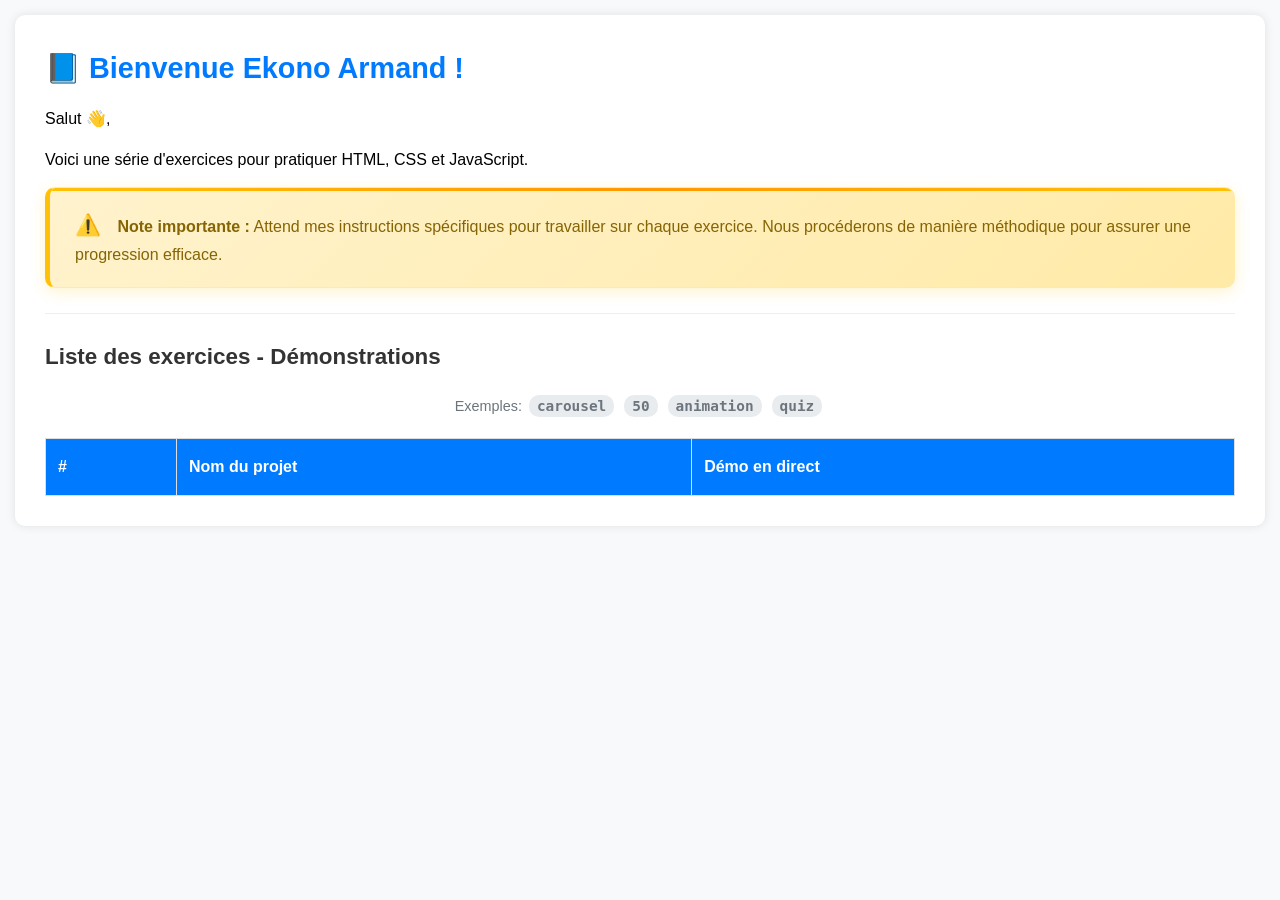
==== index.html @ f01c8840 "Update index.html remove search" ====
<!DOCTYPE html>
<html lang="fr">
<head>
  <meta charset="UTF-8">
  <meta name="viewport" content="width=device-width, initial-scale=1.0">
  <title>Bienvenue Ekono Armand !</title>
  <style>
    * {
      box-sizing: border-box;
      margin: 0;
      padding: 0;
    }
    
    body {
      font-family: Arial, sans-serif;
      background: #f8f9fa;
      padding: 15px;
      line-height: 1.6;
    }
    
    .container {
      width: 100%;
      max-width: none;
      margin: auto;
      background: white;
      padding: 30px;
      border-radius: 10px;
      box-shadow: 0 0 10px rgba(0,0,0,0.1);
    }
    
    .warning {
      background: linear-gradient(135deg, #fff3cd 0%, #ffeaa7 100%);
      border: 1px solid #ffeaa7;
      border-left: 5px solid #ffc107;
      color: #856404;
      padding: 20px 25px;
      margin-bottom: 25px;
      border-radius: 10px;
      font-size: 1rem;
      box-shadow: 0 4px 15px rgba(255, 193, 7, 0.2);
      position: relative;
      overflow: hidden;
    }
    
    .warning::before {
      content: '';
      position: absolute;
      top: 0;
      left: 0;
      right: 0;
      height: 3px;
      background: linear-gradient(90deg, #ffc107, #ff9800, #ffc107);
      animation: shimmer 2s ease-in-out infinite;
    }
    
    @keyframes shimmer {
      0%, 100% { transform: translateX(-100%); }
      50% { transform: translateX(100%); }
    }
    
    .warning-icon {
      display: inline-block;
      margin-right: 12px;
      font-weight: bold;
      font-size: 1.3rem;
      animation: pulse 2s ease-in-out infinite;
    }
    
    @keyframes pulse {
      0%, 100% { transform: scale(1); }
      50% { transform: scale(1.1); }
    }
    
    .warning-text {
      font-weight: 500;
      line-height: 1.5;
    }
    
    h1 { 
      color: #007bff; 
      margin-bottom: 15px;
      font-size: 1.8rem;
    }
    
    p {
      margin-bottom: 15px;
    }
    
    hr {
      margin: 25px 0;
      border: 0;
      border-top: 1px solid #eee;
    }
    
    h2 {
      margin-bottom: 20px;
      font-size: 1.4rem;
      color: #333;
    }
    
    /* Styles de la barre de recherche améliorée */
    .search-container {
      margin: 25px 0;
      position: relative;
      max-width: 500px;
      margin-left: auto;
      margin-right: auto;
    }
    
    .search-input {
      width: 100%;
      padding: 15px 50px 15px 20px;
      border: 2px solid #007bff;
      border-radius: 25px;
      font-size: 16px;
      outline: none;
      transition: all 0.3s ease;
      background: white;
    }
    
    .search-input:focus {
      box-shadow: 0 0 20px rgba(0, 123, 255, 0.3);
      border-color: #0056b3;
      transform: scale(1.02);
    }
    
    .search-input::placeholder {
      color: #6c757d;
    }
    
    .search-icon {
      position: absolute;
      right: 18px;
      top: 50%;
      transform: translateY(-50%);
      color: #007bff;
      font-size: 18px;
      pointer-events: none;
    }
    
    .search-tips {
      text-align: center;
      margin-top: 10px;
      color: #6c757d;
      font-size: 0.9rem;
    }
    
    .search-tips .tip {
      background: #e9ecef;
      padding: 3px 8px;
      border-radius: 10px;
      margin: 0 3px;
      font-family: monospace;
      font-weight: bold;
    }
    
    .results-info {
      margin: 15px 0;
      color: #007bff;
      font-weight: bold;
      text-align: center;
      font-size: 1rem;
    }
    
    table {
      width: 100%;
      border-collapse: collapse;
      margin-top: 20px;
    }
    
    th, td {
      border: 1px solid #ddd;
      padding: 15px 12px;
      text-align: left;
    }
    
    th {
      background: #007bff;
      color: white;
      font-weight: 600;
    }
    
    /* Animation pour les lignes filtrées */
    .project-row {
      transition: all 0.3s ease;
    }
    
    .project-row.hidden {
      display: none;
    }
    
    .project-row:hover {
      background-color: #f8f9fa;
    }
    
    .project-number {
      font-weight: bold;
      color: #007bff;
      font-size: 1.1rem;
    }
    
    .project-name {
      font-weight: 500;
    }
    
    a {
      color: #007bff;
      text-decoration: none;
      font-weight: bold;
      padding: 8px 16px;
      border: 1px solid #007bff;
      border-radius: 5px;
      transition: all 0.3s ease;
      display: inline-block;
    }
    
    a:hover {
      background: #007bff;
      color: white;
      transform: translateY(-1px);
    }
    
    .no-results {
      text-align: center;
      padding: 40px;
      color: #6c757d;
      font-style: italic;
      display: none;
    }
    
    .no-results h3 {
      margin-bottom: 10px;
      color: #333;
    }
    
    /* Responsive styles */
    @media screen and (max-width: 768px) {
      body {
        padding: 10px;
        font-size: 14px;
      }
      
      .container {
        padding: 20px;
      }
      
      h1 {
        font-size: 1.5rem;
      }
      
      h2 {
        font-size: 1.2rem;
      }
      
      .search-input {
        padding: 12px 45px 12px 15px;
        font-size: 14px;
      }
      
      .search-container {
        max-width: none;
      }
      
      table {
        display: block;
        overflow-x: auto;
        -webkit-overflow-scrolling: touch;
      }
      
      th, td {
        padding: 10px 8px;
      }
      
      .warning {
        padding: 15px 20px;
        font-size: 0.95rem;
      }
    }
    
    @media screen and (max-width: 480px) {
      th, td {
        padding: 8px 6px;
        font-size: 0.9rem;
      }
      
      .container {
        padding: 15px;
      }
      
      .search-input {
        padding: 10px 40px 10px 12px;
      }
    }
  </style>
</head>
<body>
  <div class="container">
    
    <h1>📘 Bienvenue Ekono Armand !</h1>
    <p>Salut 👋,</p>
    <p>Voici une série d'exercices pour pratiquer HTML, CSS et JavaScript.</p>
	<div class="warning">
      <span class="warning-icon">⚠️</span> 
      <span class="warning-text">
        <strong>Note importante :</strong> Attend mes instructions spécifiques pour travailler sur chaque exercice. Nous procéderons de manière méthodique pour assurer une progression efficace.
      </span>
    </div>
    
    <hr>
    
    <h2>Liste des exercices - Démonstrations</h2>
    
    <!-- Barre de recherche 
    <div class="search-container">
      <input 
        type="text" 
        id="searchInput" 
        class="search-input" 
        placeholder="Rechercher par nom ou numéro d'exercice..."
      >
      <span class="search-icon">🔍</span>
    </div>
	  -->
    
    <div class="search-tips">
      Exemples: <span class="tip">carousel</span> <span class="tip">50</span> <span class="tip">animation</span> <span class="tip">quiz</span>
    </div>
    
    <div class="results-info" id="resultsInfo"></div>
    
    <table>
      <thead>
        <tr>
          <th>#</th>
          <th>Nom du projet</th>
          <th>Démo en direct</th>
        </tr>
      </thead>
      <tbody id="projectsTable"></tbody>
    </table>
    
    <div class="no-results" id="noResults">
      <h3>🔍 Aucun exercice trouvé</h3>
      <p>Essayez avec d'autres mots-clés ou un autre numéro !</p>
    </div>
  </div>

  <script>
    const projects = [
      { fr: "Cartes Élargissantes", en: "Expanding Cards" },
      { fr: "Étapes de Progression", en: "Progress Steps" },
      { fr: "Navigation Rotative", en: "Rotating Nav Animation" },
      { fr: "Champ de Recherche Caché", en: "Hidden Search Widget" },
      { fr: "Chargement Flou", en: "Blurry Loading" },
      { fr: "Animation au Défilement", en: "Scroll Animation" },
      { fr: "Page Partagée", en: "Split Landing Page" },
      { fr: "Effet de Vague sur Formulaire", en: "Form Wave" },
      { fr: "Tableau Sonore", en: "Sound Board" },
      { fr: "Blagues de Papa", en: "Dad Jokes" },
      { fr: "Codes des Touches", en: "Event Keycodes" },
      { fr: "FAQ Déroulante", en: "Faq Collapse" },
      { fr: "Sélecteur Aléatoire", en: "Random Choice Picker" },
      { fr: "Navigation Animée", en: "Animated Navigation" },
      { fr: "Compteur Incrémental", en: "Incrementing Counter" },
      { fr: "Suivi Hydratation", en: "Drink Water" },
      { fr: "Application de Films", en: "Movie App" },
      { fr: "Slider Arrière-plan", en: "Background Slider" },
      { fr: "Horloge Thème", en: "Theme Clock" },
      { fr: "Effet d'Onde sur Bouton", en: "Button Ripple Effect" },
      { fr: "Glisser-Déposer", en: "Drag N Drop" },
      { fr: "Application de Dessin", en: "Drawing App" },
      { fr: "Chargeur Cinétique", en: "Kinetic Loader" },
      { fr: "Placeholder de Contenu", en: "Content Placeholder" },
      { fr: "Barre de Navigation Fixe", en: "Sticky Navbar" },
      { fr: "Double Slider Vertical", en: "Double Vertical Slider" },
      { fr: "Notification Toast", en: "Toast Notification" },
      { fr: "Profils Github", en: "Github Profiles" },
      { fr: "Double Clic Cœur", en: "Double Click Heart" },
      { fr: "Texte Automatique", en: "Auto Text Effect" },
      { fr: "Générateur de Mot de Passe", en: "Password Generator" },
      { fr: "Bon, Pas Cher, Rapide", en: "Good Cheap Fast" },
      { fr: "Application de Notes", en: "Notes App" },
      { fr: "Compte à Rebours Animé", en: "Animated Countdown" },
      { fr: "Carrousel d'Images", en: "Image Carousel" },
      { fr: "Planche Interactive", en: "Hoverboard" },
      { fr: "Pokedex", en: "Pokedex" },
      { fr: "Navigation Onglets Mobile", en: "Mobile Tab Navigation" },
      { fr: "Fond Force Mot de Passe", en: "Password Strength Background" },
      { fr: "Boîtes 3D", en: "3d Background Boxes" },
      { fr: "Vérification de Compte", en: "Verify Account Ui" },
      { fr: "Filtrage Utilisateurs en Direct", en: "Live User Filter" },
      { fr: "Interface Avis Utilisateur", en: "Feedback Ui Design" },
      { fr: "Curseur Personnalisé", en: "Custom Range Slider" },
      { fr: "Menu Mobile Netflix", en: "Netflix Mobile Navigation" },
      { fr: "Application Quiz", en: "Quiz App" },
      { fr: "Boîte Témoignage Animée", en: "Testimonial Box Switcher" },
      { fr: "Flux d'Images Aléatoires", en: "Random Image Feed" },
      { fr: "Liste de Tâches", en: "Todo List" },
      { fr: "Jeu Attrape-Insectes", en: "Insect Catch Game" },
      { fr: "Minuteur Simple", en: "Simple Timer" }
    ];

    const table = document.getElementById("projectsTable");
    const searchInput = document.getElementById("searchInput");
    const resultsInfo = document.getElementById("resultsInfo");
    const noResults = document.getElementById("noResults");

    // Générer le tableau initial
    function generateTable() {
      table.innerHTML = '';
      projects.forEach((proj, index) => {
        const projectNumber = index + 1;
        const folderName = proj.en.toLowerCase().replace(/\s+/g, '-');
        const tr = document.createElement("tr");
        tr.className = 'project-row';
        tr.setAttribute('data-number', projectNumber);
        tr.setAttribute('data-name', proj.fr.toLowerCase());
        
        tr.innerHTML = `
          <td class="project-number">${String(projectNumber).padStart(2, '0')}</td>
          <td class="project-name">${proj.fr}</td>
          <td><a href="./${folderName}/index.html" target="_blank">la démo</a></td>
        `;
        table.appendChild(tr);
      });
      updateResultsInfo(projects.length);
    }

    // Fonction de recherche avancée (nom ET numéro)
    function filterProjects() {
      const searchTerm = searchInput.value.toLowerCase().trim();
      const rows = table.getElementsByClassName('project-row');
      let visibleCount = 0;

      Array.from(rows).forEach(row => {
        const projectNumber = row.getAttribute('data-number');
        const projectName = row.getAttribute('data-name');
        
        // Recherche par numéro exact ou par nom (contient)
        const matchesNumber = projectNumber === searchTerm;
        const matchesName = projectName.includes(searchTerm);
        
        if (matchesNumber || matchesName || searchTerm === '') {
          row.classList.remove('hidden');
          visibleCount++;
        } else {
          row.classList.add('hidden');
        }
      });

      // Afficher/masquer le message "aucun résultat"
      if (visibleCount === 0 && searchTerm !== '') {
        noResults.style.display = 'block';
        table.style.display = 'none';
        resultsInfo.style.display = 'none';
      } else {
        noResults.style.display = 'none';
        table.style.display = 'table';
        resultsInfo.style.display = 'block';
      }

      updateResultsInfo(visibleCount, searchTerm);
    }

    // Mettre à jour l'info des résultats
    function updateResultsInfo(count, searchTerm = '') {
      if (searchTerm) {
        resultsInfo.textContent = `${count} exercice${count !== 1 ? 's' : ''} trouvé${count !== 1 ? 's' : ''} pour "${searchTerm}"`;
      } else {
        resultsInfo.textContent = `${count} exercices au total`;
      }
    }

    // Événement de recherche en temps réel
    searchInput.addEventListener('input', filterProjects);

    // Générer le tableau au chargement
    generateTable();
  </script>
</body>
</html>
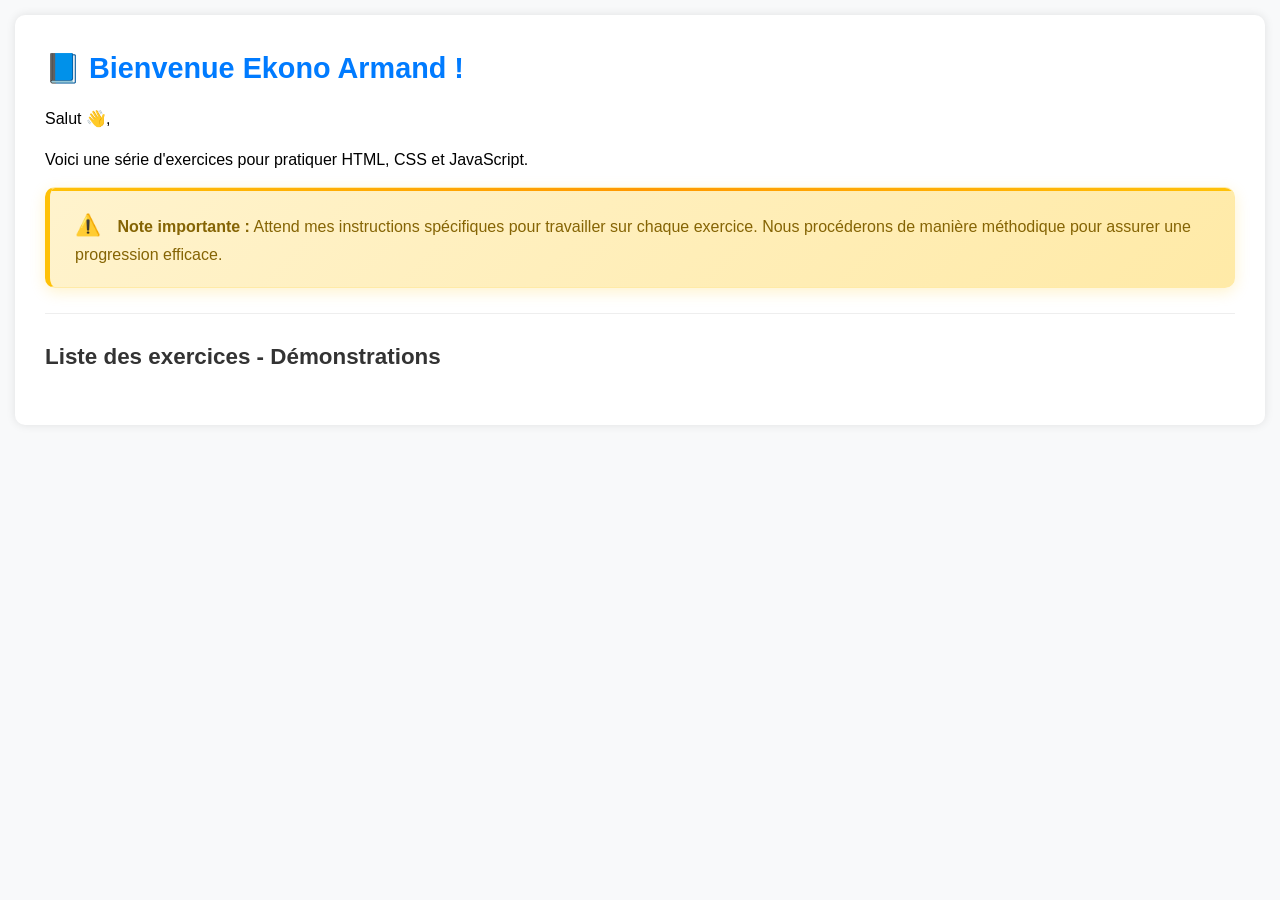
==== commit 18b4b4bd: "Update index.html" ====
--- a/index.html
+++ b/index.html
@@ -320,7 +320,7 @@
       >
       <span class="search-icon">🔍</span>
     </div>
-	  -->
+	  
     
     <div class="search-tips">
       Exemples: <span class="tip">carousel</span> <span class="tip">50</span> <span class="tip">animation</span> <span class="tip">quiz</span>
@@ -338,6 +338,7 @@
       </thead>
       <tbody id="projectsTable"></tbody>
     </table>
+	  -->
     
     <div class="no-results" id="noResults">
       <h3>🔍 Aucun exercice trouvé</h3>
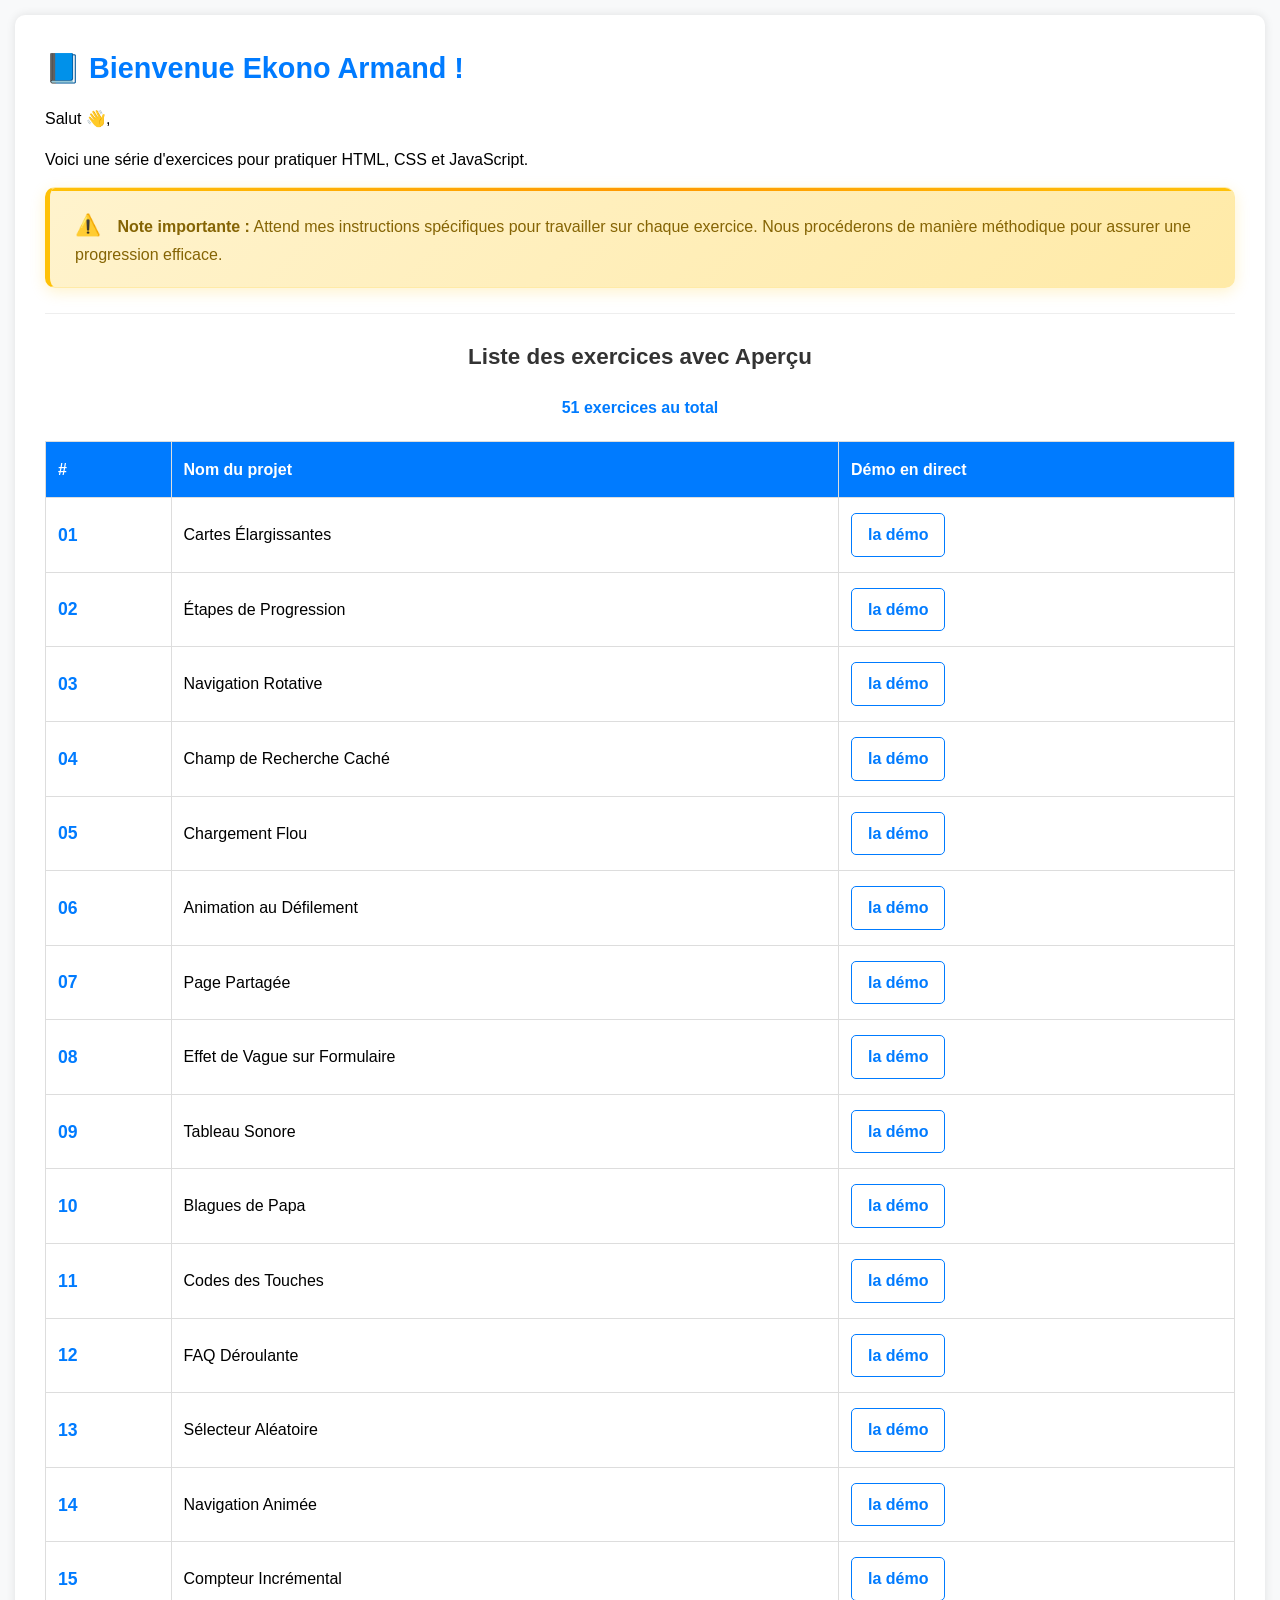
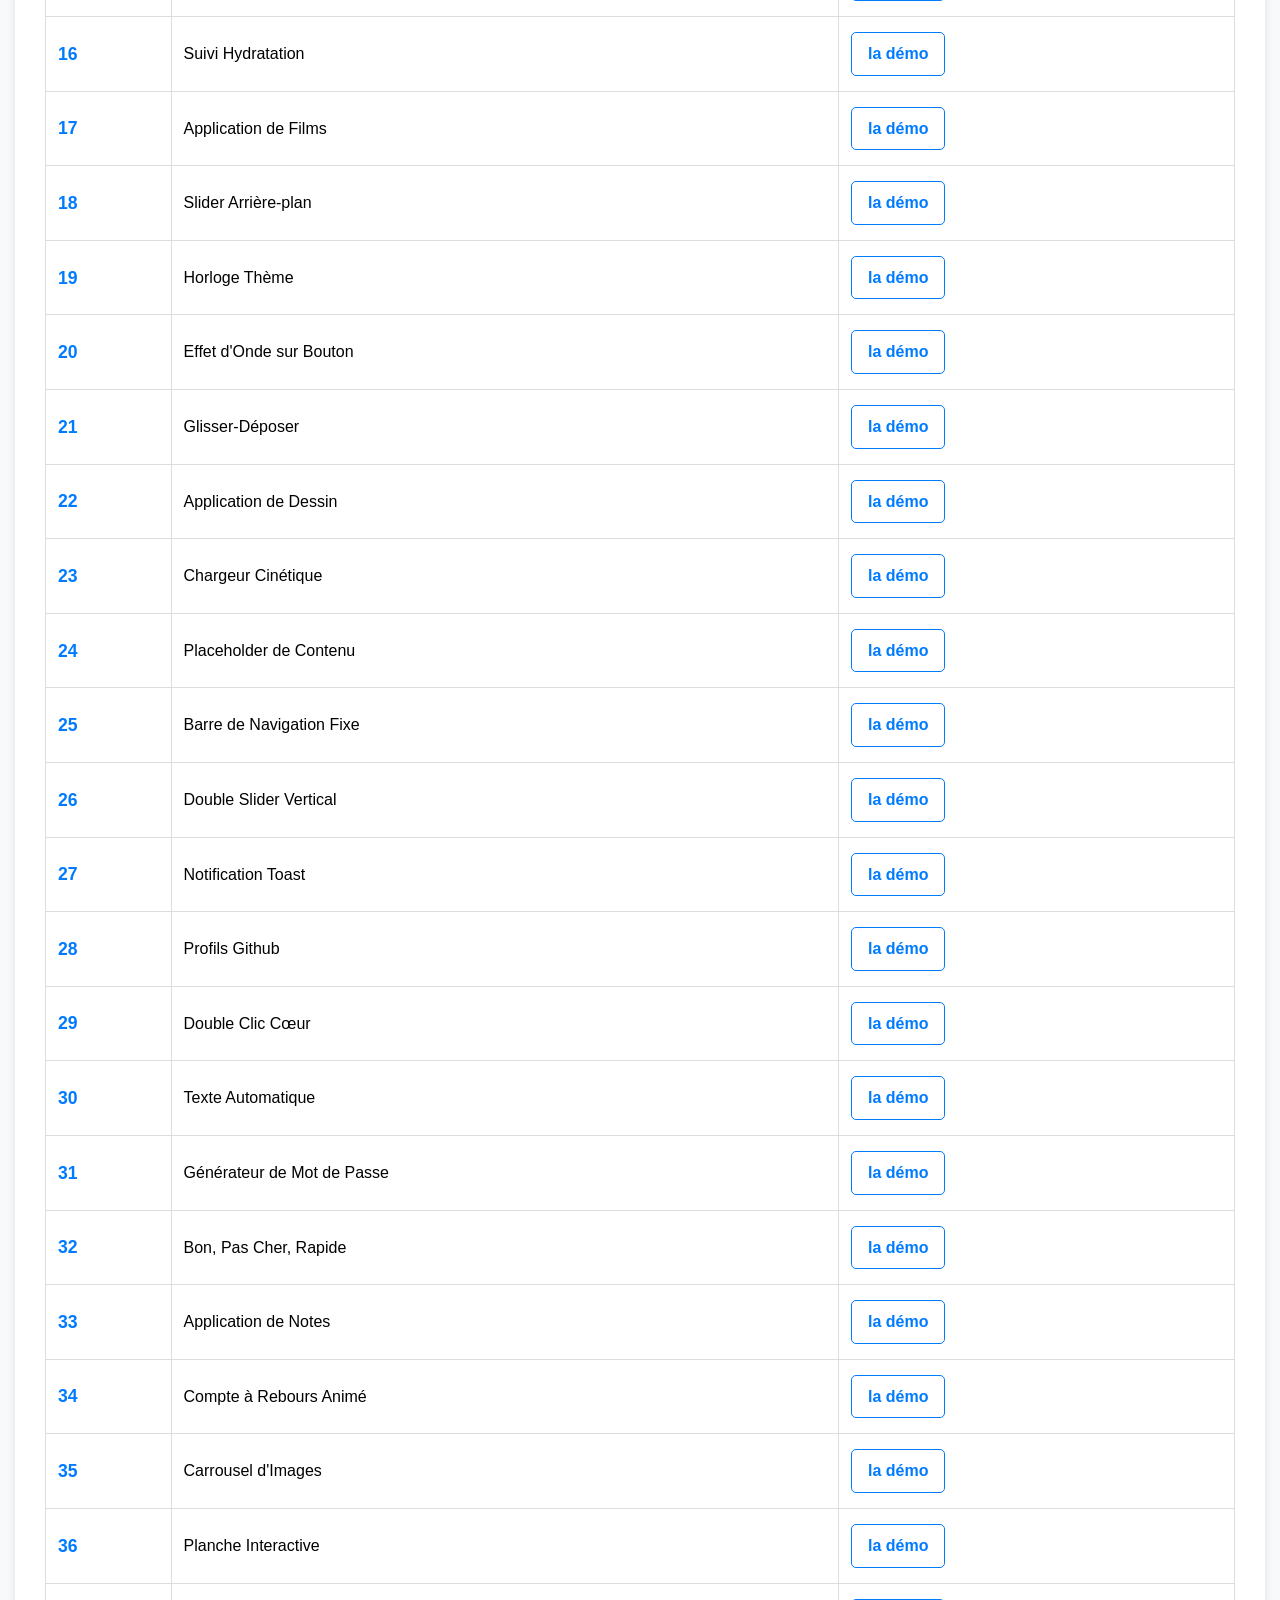
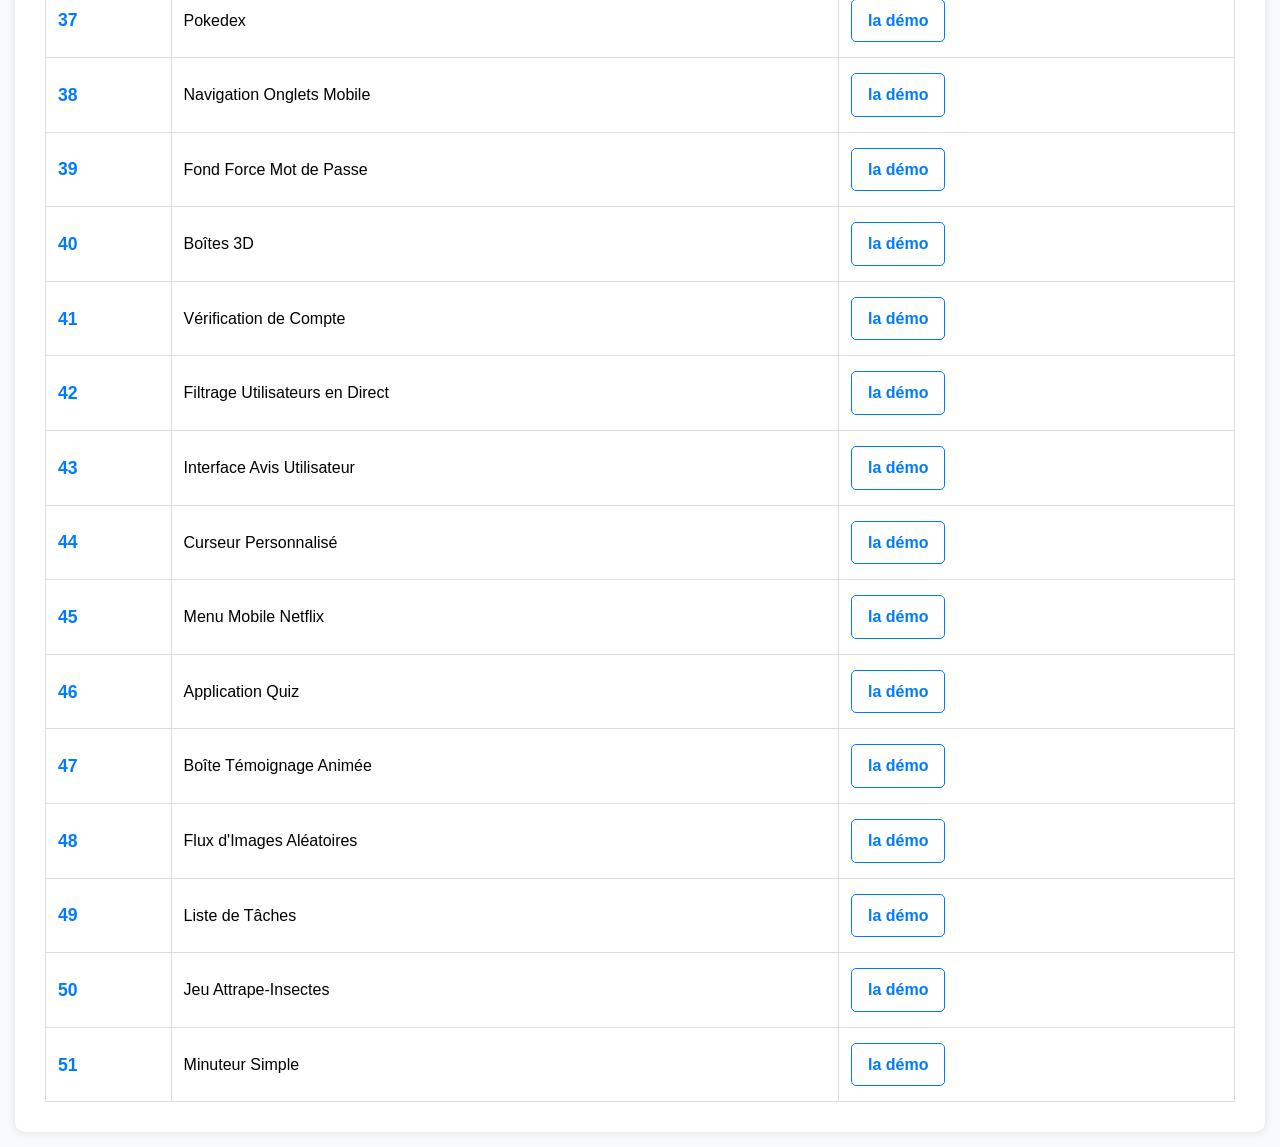
==== commit 63d8d3b1: "Update index.html" ====
--- a/index.html
+++ b/index.html
@@ -96,6 +96,7 @@
       margin-bottom: 20px;
       font-size: 1.4rem;
       color: #333;
+      text-align: center;
     }
     
     /* Styles de la barre de recherche améliorée */
@@ -105,6 +106,7 @@
       max-width: 500px;
       margin-left: auto;
       margin-right: auto;
+      display: none;
     }
     
     .search-input {
@@ -143,6 +145,7 @@
       margin-top: 10px;
       color: #6c757d;
       font-size: 0.9rem;
+      display: none;
     }
     
     .search-tips .tip {
@@ -308,9 +311,9 @@
     
     <hr>
     
-    <h2>Liste des exercices - Démonstrations</h2>
-    
-    <!-- Barre de recherche 
+    <h2>Liste des exercices avec Aperçu</h2>
+    
+    <!-- Barre de recherche -->
     <div class="search-container">
       <input 
         type="text" 
@@ -320,7 +323,6 @@
       >
       <span class="search-icon">🔍</span>
     </div>
-	  
     
     <div class="search-tips">
       Exemples: <span class="tip">carousel</span> <span class="tip">50</span> <span class="tip">animation</span> <span class="tip">quiz</span>
@@ -338,7 +340,6 @@
       </thead>
       <tbody id="projectsTable"></tbody>
     </table>
-	  -->
     
     <div class="no-results" id="noResults">
       <h3>🔍 Aucun exercice trouvé</h3>
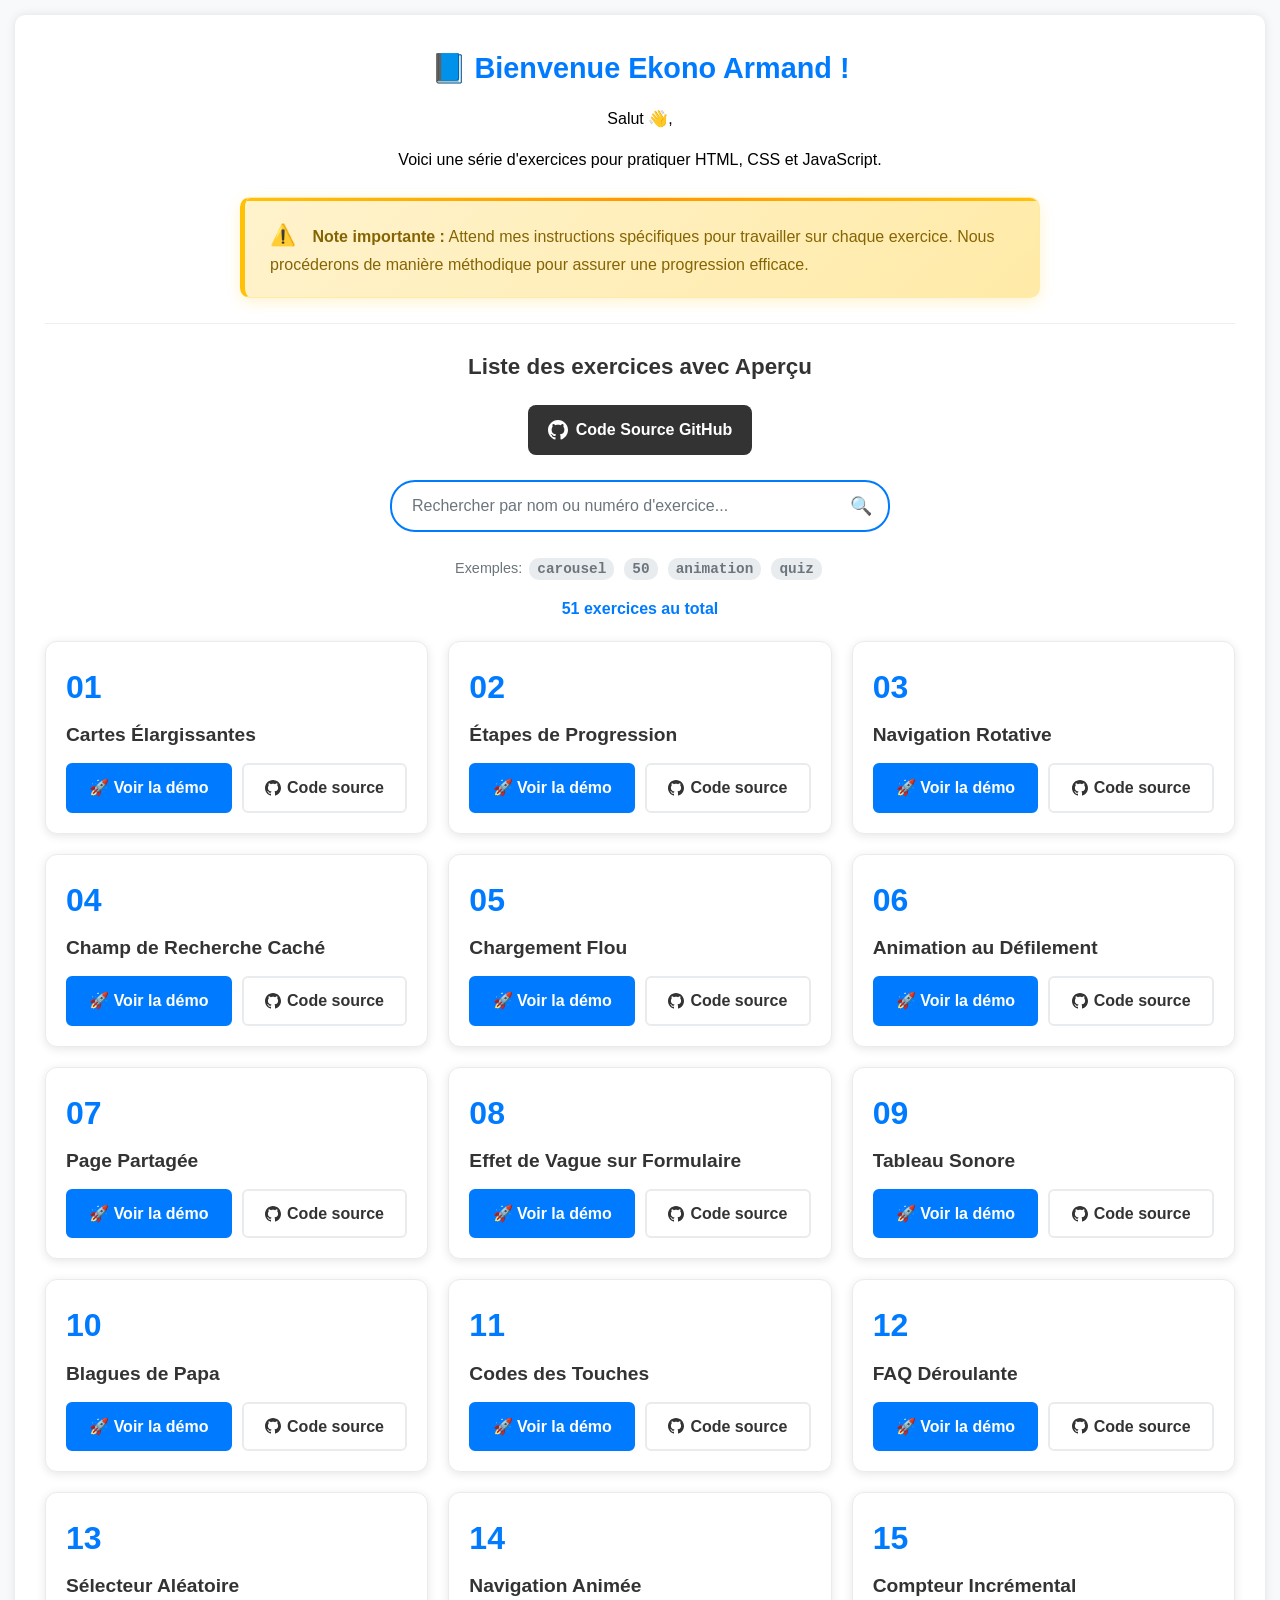
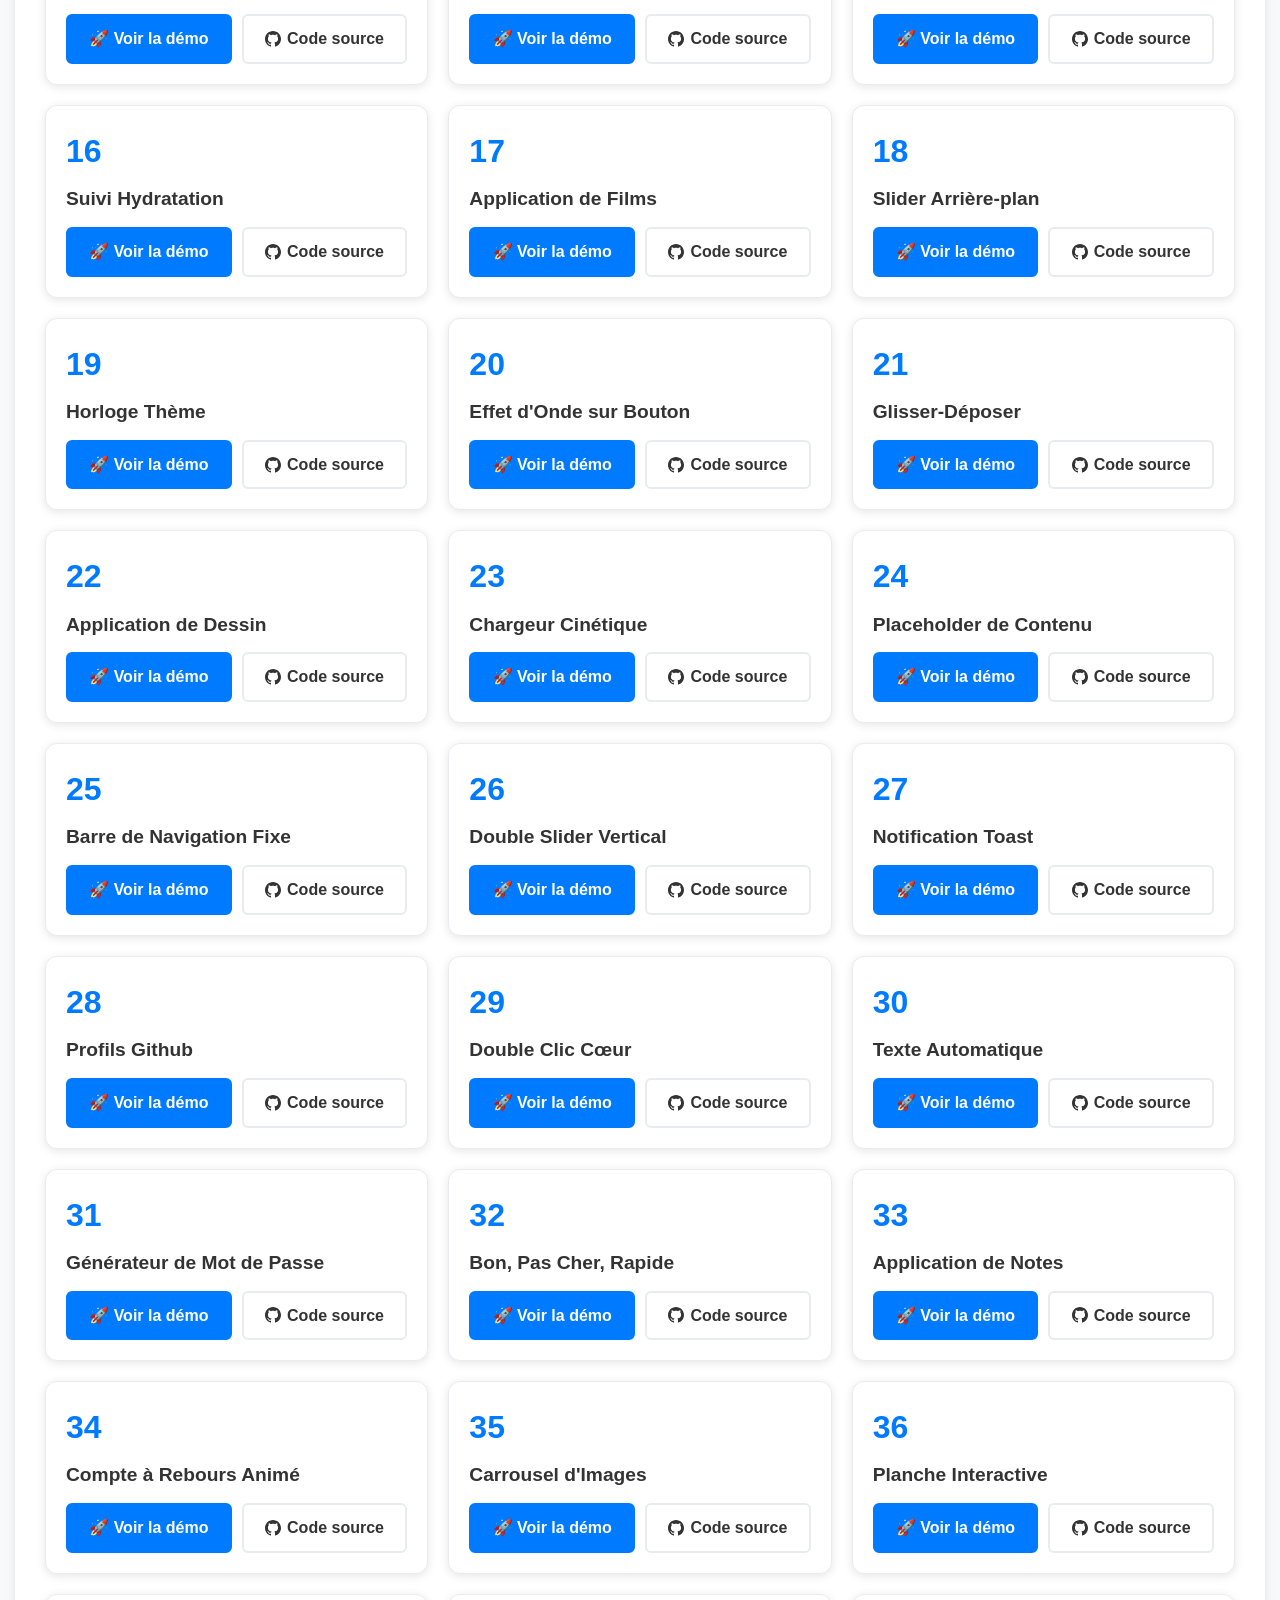
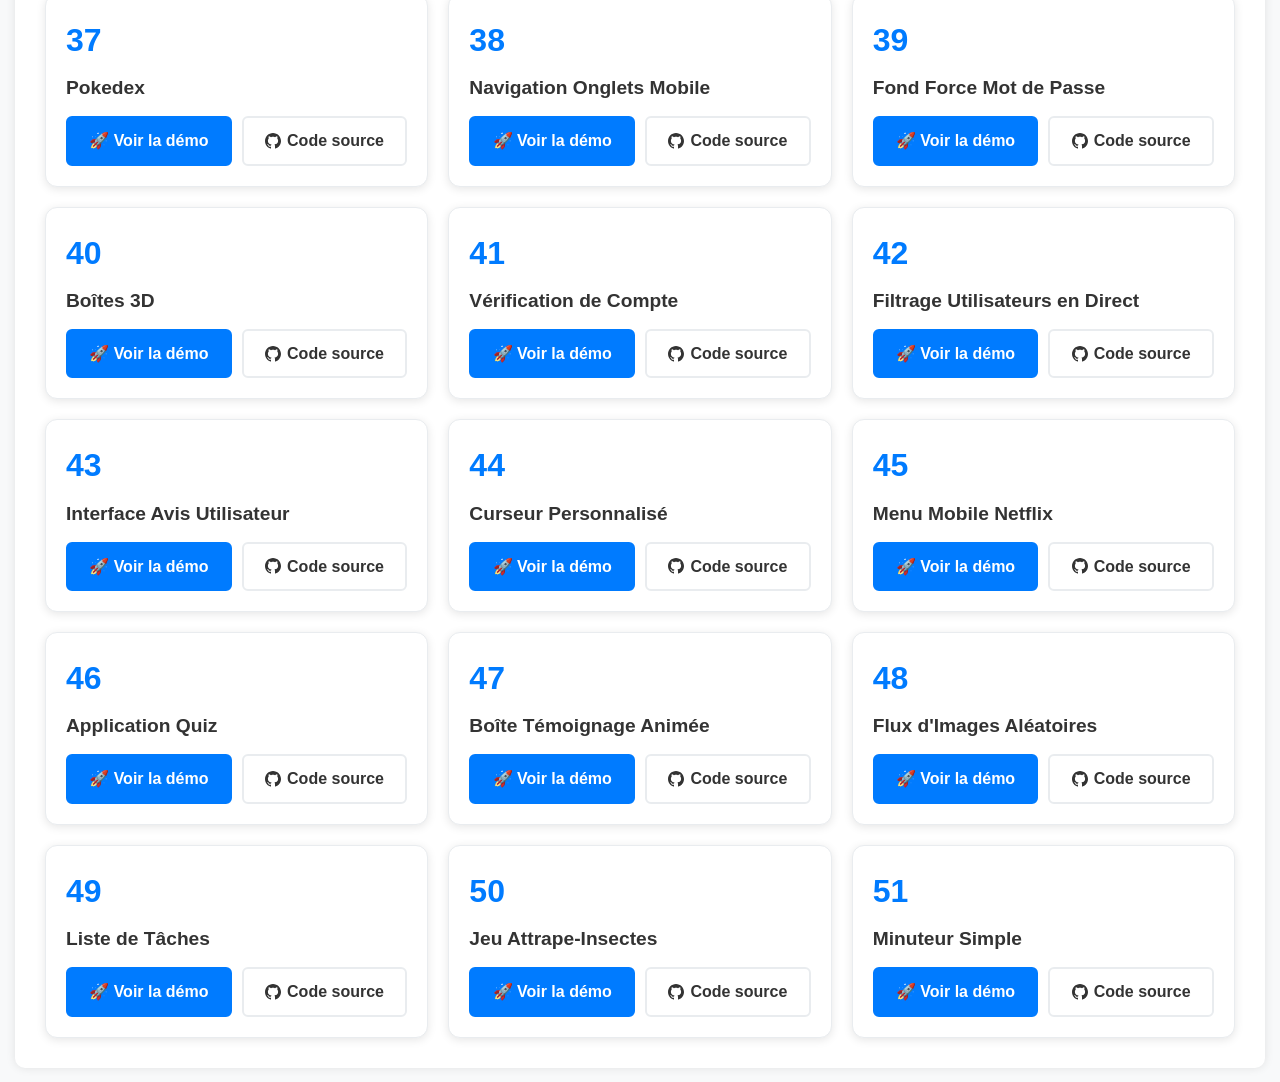
==== commit 3d08ac17: "Update index.html improuve ui" ====
--- a/index.html
+++ b/index.html
@@ -3,7 +3,7 @@
 <head>
   <meta charset="UTF-8">
   <meta name="viewport" content="width=device-width, initial-scale=1.0">
-  <title>Bienvenue Ekono Armand !</title>
+  <title>50 Projets HTML CSS JavaScript En 50 Jours !</title>
   <style>
     * {
       box-sizing: border-box;
@@ -34,13 +34,15 @@
       border-left: 5px solid #ffc107;
       color: #856404;
       padding: 20px 25px;
-      margin-bottom: 25px;
+      margin: 25px auto;   /* ← auto à gauche/droite pour centrer */
       border-radius: 10px;
+      max-width: 800px;    /* largeur max */
       font-size: 1rem;
       box-shadow: 0 4px 15px rgba(255, 193, 7, 0.2);
       position: relative;
       overflow: hidden;
     }
+
     
     .warning::before {
       content: '';
@@ -80,10 +82,12 @@
       color: #007bff; 
       margin-bottom: 15px;
       font-size: 1.8rem;
+      text-align: center;
     }
     
     p {
       margin-bottom: 15px;
+      text-align: center;
     }
     
     hr {
@@ -99,14 +103,14 @@
       text-align: center;
     }
     
-    /* Styles de la barre de recherche améliorée */
+    /* Styles de la barre de recherche */
     .search-container {
       margin: 25px 0;
       position: relative;
       max-width: 500px;
       margin-left: auto;
       margin-right: auto;
-      display: none;
+      display: block;
     }
     
     .search-input {
@@ -145,7 +149,7 @@
       margin-top: 10px;
       color: #6c757d;
       font-size: 0.9rem;
-      display: none;
+      display: block;
     }
     
     .search-tips .tip {
@@ -164,68 +168,146 @@
       text-align: center;
       font-size: 1rem;
     }
-    
-    table {
-      width: 100%;
-      border-collapse: collapse;
+
+    /* Lien GitHub */
+    .github-link {
+      text-align: center;
+      margin: 20px 0;
+    }
+
+    .github-btn {
+      display: inline-flex;
+      align-items: center;
+      gap: 8px;
+      background: #333;
+      color: white;
+      padding: 12px 20px;
+      border-radius: 8px;
+      text-decoration: none;
+      font-weight: bold;
+      transition: all 0.3s ease;
+      border: none;
+    }
+
+    .github-btn:hover {
+      background: #24292e;
+      transform: translateY(-2px);
+      box-shadow: 0 5px 15px rgba(0,0,0,0.2);
+    }
+
+    .github-icon {
+      width: 20px;
+      height: 20px;
+      fill: currentColor;
+    }
+    
+    /* Grille de cartes */
+    .projects-grid {
+      display: grid;
+      grid-template-columns: repeat(auto-fit, minmax(300px, 1fr));
+      gap: 20px;
       margin-top: 20px;
     }
     
-    th, td {
-      border: 1px solid #ddd;
-      padding: 15px 12px;
-      text-align: left;
-    }
-    
-    th {
+    .project-card {
+      background: white;
+      border: 1px solid #e9ecef;
+      border-radius: 12px;
+      padding: 20px;
+      box-shadow: 0 2px 10px rgba(0,0,0,0.1);
+      transition: all 0.3s ease;
+      position: relative;
+      overflow: hidden;
+    }
+    
+    .project-card::before {
+      content: '';
+      position: absolute;
+      top: 0;
+      left: 0;
+      right: 0;
+      height: 4px;
+      background: linear-gradient(90deg, #007bff, #007bff);
+      opacity: 0;
+      transition: opacity 0.3s ease;
+    }
+    
+    .project-card:hover {
+      transform: translateY(-5px);
+      box-shadow: 0 8px 25px rgba(0,123,255,0.15);
+    }
+    
+    .project-card:hover::before {
+      opacity: 1;
+    }
+    
+    .project-card.hidden {
+      display: none;
+    }
+    
+    .project-number {
+      font-size: 2rem;
+      font-weight: bold;
+      color: #007bff;
+      margin-bottom: 10px;
+      display: block;
+    }
+    
+    .project-name {
+      font-size: 1.2rem;
+      font-weight: 600;
+      color: #333;
+      margin-bottom: 15px;
+      line-height: 1.3;
+    }
+    
+    .project-actions {
+      display: flex;
+      gap: 10px;
+    }
+    
+    .demo-link, .github-source-link {
+      flex: 1;
+      padding: 10px 16px;
+      border-radius: 6px;
+      text-decoration: none;
+      font-weight: 600;
+      text-align: center;
+      transition: all 0.3s ease;
+      display: inline-flex;
+      align-items: center;
+      justify-content: center;
+      gap: 6px;
+      cursor: pointer;
+    }
+    
+    .demo-link {
       background: #007bff;
       color: white;
-      font-weight: 600;
-    }
-    
-    /* Animation pour les lignes filtrées */
-    .project-row {
-      transition: all 0.3s ease;
-    }
-    
-    .project-row.hidden {
-      display: none;
-    }
-    
-    .project-row:hover {
-      background-color: #f8f9fa;
-    }
-    
-    .project-number {
-      font-weight: bold;
-      color: #007bff;
-      font-size: 1.1rem;
-    }
-    
-    .project-name {
-      font-weight: 500;
-    }
-    
-    a {
-      color: #007bff;
-      text-decoration: none;
-      font-weight: bold;
-      padding: 8px 16px;
-      border: 1px solid #007bff;
-      border-radius: 5px;
-      transition: all 0.3s ease;
-      display: inline-block;
-    }
-    
-    a:hover {
-      background: #007bff;
-      color: white;
+      border: 2px solid #007bff;
+    }
+    
+    .demo-link:hover {
+      background: #0056b3;
+      border-color: #0056b3;
       transform: translateY(-1px);
+    }
+    
+    .github-source-link {
+      background: transparent;
+      color: #333;
+      border: 2px solid #e9ecef;
+    }
+    
+    .github-source-link:hover {
+      background: #f8f9fa;
+      border-color: #333;
+      color: #333;
     }
     
     .no-results {
       text-align: center;
-      padding: 40px;
+      padding: 60px 40px;
       color: #6c757d;
       font-style: italic;
       display: none;
@@ -234,9 +316,163 @@
     .no-results h3 {
       margin-bottom: 10px;
       color: #333;
-    }
-    
-    /* Responsive styles */
+      font-size: 1.5rem;
+    }
+
+    /* Modal Dialog Styles */
+    .modal-overlay {
+      display: none;
+      position: fixed;
+      top: 0;
+      left: 0;
+      width: 100%;
+      height: 100%;
+      background: rgba(0, 0, 0, 0.6);
+      z-index: 1000;
+      animation: fadeIn 0.3s ease;
+    }
+
+    .modal-overlay.show {
+      display: flex;
+      align-items: center;
+      justify-content: center;
+    }
+
+    @keyframes fadeIn {
+      from { opacity: 0; }
+      to { opacity: 1; }
+    }
+
+    .danger-dialog {
+      background: white;
+      border-radius: 12px;
+      padding: 0;
+      max-width: 500px;
+      width: 90%;
+      max-height: 90vh;
+      overflow: hidden;
+      box-shadow: 0 20px 60px rgba(220, 53, 69, 0.3);
+      border: 3px solid #dc3545;
+      animation: slideIn 0.3s ease;
+      position: relative;
+    }
+
+    @keyframes slideIn {
+      from { 
+        transform: scale(0.8) translateY(-50px);
+        opacity: 0;
+      }
+      to { 
+        transform: scale(1) translateY(0);
+        opacity: 1;
+      }
+    }
+
+    .dialog-header {
+      background: linear-gradient(135deg, #dc3545 0%, #c82333 100%);
+      color: white;
+      padding: 20px 25px;
+      position: relative;
+      overflow: hidden;
+    }
+
+    .dialog-header::before {
+      content: '';
+      position: absolute;
+      top: 0;
+      left: 0;
+      right: 0;
+      height: 3px;
+      background: linear-gradient(90deg, #ff6b6b, #dc3545, #ff6b6b);
+      animation: shimmerDanger 2s ease-in-out infinite;
+    }
+
+    @keyframes shimmerDanger {
+      0%, 100% { transform: translateX(-100%); }
+      50% { transform: translateX(100%); }
+    }
+
+    .dialog-title {
+      display: flex;
+      align-items: center;
+      gap: 12px;
+      margin: 0;
+      font-size: 1.4rem;
+      font-weight: bold;
+    }
+
+    .danger-icon {
+      font-size: 1.8rem;
+      animation: shake 0.5s ease-in-out infinite;
+    }
+
+    @keyframes shake {
+      0%, 100% { transform: translateX(0); }
+      25% { transform: translateX(-5px); }
+      75% { transform: translateX(5px); }
+    }
+
+    .dialog-body {
+      padding: 30px 25px;
+      text-align: center;
+    }
+
+    .danger-message {
+      font-size: 1.1rem;
+      color: #333;
+      line-height: 1.6;
+      margin-bottom: 25px;
+    }
+
+    .danger-message strong {
+      color: #dc3545;
+      font-weight: bold;
+    }
+
+    .dialog-actions {
+      display: flex;
+      gap: 15px;
+      justify-content: center;
+      padding: 0 25px 25px;
+    }
+
+    .btn-close {
+      background: #6c757d;
+      color: white;
+      border: none;
+      padding: 12px 25px;
+      border-radius: 6px;
+      font-size: 1rem;
+      font-weight: 600;
+      cursor: pointer;
+      transition: all 0.3s ease;
+    }
+
+    .btn-close:hover {
+      background: #5a6268;
+      transform: translateY(-1px);
+    }
+
+    .close-btn {
+      position: absolute;
+      top: 15px;
+      right: 20px;
+      background: none;
+      border: none;
+      color: white;
+      font-size: 1.5rem;
+      cursor: pointer;
+      padding: 5px;
+      border-radius: 50%;
+      transition: all 0.3s ease;
+    }
+
+    .close-btn:hover {
+      background: rgba(255, 255, 255, 0.2);
+      transform: rotate(90deg);
+    }
+    
+    /* Responsive */
     @media screen and (max-width: 768px) {
       body {
         padding: 10px;
@@ -264,34 +500,71 @@
         max-width: none;
       }
       
-      table {
-        display: block;
-        overflow-x: auto;
-        -webkit-overflow-scrolling: touch;
-      }
-      
-      th, td {
-        padding: 10px 8px;
+      .projects-grid {
+        grid-template-columns: 1fr;
+        gap: 15px;
+      }
+      
+      .project-card {
+        padding: 15px;
+      }
+      
+      .project-actions {
+        flex-direction: column;
+        gap: 8px;
       }
       
       .warning {
         padding: 15px 20px;
         font-size: 0.95rem;
       }
+
+      .danger-dialog {
+        width: 95%;
+        margin: 10px;
+      }
+
+      .dialog-header {
+        padding: 15px 20px;
+      }
+
+      .dialog-title {
+        font-size: 1.2rem;
+      }
+
+      .dialog-body {
+        padding: 20px 15px;
+      }
     }
     
     @media screen and (max-width: 480px) {
-      th, td {
-        padding: 8px 6px;
-        font-size: 0.9rem;
-      }
-      
       .container {
         padding: 15px;
       }
       
       .search-input {
         padding: 10px 40px 10px 12px;
+      }
+      
+      .project-number {
+        font-size: 1.5rem;
+      }
+      
+      .project-name {
+        font-size: 1.1rem;
+      }
+    }
+
+    /* Desktop: 3 cartes par ligne */
+    @media screen and (min-width: 1200px) {
+      .projects-grid {
+        grid-template-columns: repeat(3, 1fr);
+      }
+    }
+
+    @media screen and (min-width: 900px) and (max-width: 1199px) {
+      .projects-grid {
+        grid-template-columns: repeat(2, 1fr);
       }
     }
   </style>
@@ -312,6 +585,16 @@
     <hr>
     
     <h2>Liste des exercices avec Aperçu</h2>
+    
+    <!-- Lien GitHub -->
+    <div class="github-link">
+      <a href="https://github.com/kevinkenfack/50projects50days" target="_blank" class="github-btn">
+        <svg class="github-icon" viewBox="0 0 24 24">
+          <path d="M12 0c-6.626 0-12 5.373-12 12 0 5.302 3.438 9.8 8.207 11.387.599.111.793-.261.793-.577v-2.234c-3.338.726-4.033-1.416-4.033-1.416-.546-1.387-1.333-1.756-1.333-1.756-1.089-.745.083-.729.083-.729 1.205.084 1.839 1.237 1.839 1.237 1.07 1.834 2.807 1.304 3.492.997.107-.775.418-1.305.762-1.604-2.665-.305-5.467-1.334-5.467-5.931 0-1.311.469-2.381 1.236-3.221-.124-.303-.535-1.524.117-3.176 0 0 1.008-.322 3.301 1.23.957-.266 1.983-.399 3.003-.404 1.02.005 2.047.138 3.006.404 2.291-1.552 3.297-1.23 3.297-1.23.653 1.653.242 2.874.118 3.176.77.84 1.235 1.911 1.235 3.221 0 4.609-2.807 5.624-5.479 5.921.43.372.823 1.102.823 2.222v3.293c0 .319.192.694.801.576 4.765-1.589 8.199-6.086 8.199-11.386 0-6.627-5.373-12-12-12z"/>
+        </svg>
+        Code Source GitHub
+      </a>
+    </div>
     
     <!-- Barre de recherche -->
     <div class="search-container">
@@ -330,20 +613,35 @@
     
     <div class="results-info" id="resultsInfo"></div>
     
-    <table>
-      <thead>
-        <tr>
-          <th>#</th>
-          <th>Nom du projet</th>
-          <th>Démo en direct</th>
-        </tr>
-      </thead>
-      <tbody id="projectsTable"></tbody>
-    </table>
+    <!-- Grille de cartes -->
+    <div class="projects-grid" id="projectsGrid"></div>
     
     <div class="no-results" id="noResults">
       <h3>🔍 Aucun exercice trouvé</h3>
       <p>Essayez avec d'autres mots-clés ou un autre numéro !</p>
+    </div>
+  </div>
+
+  <!-- Modal Dialog -->
+  <div class="modal-overlay" id="modalOverlay">
+    <div class="danger-dialog">
+      <div class="dialog-header">
+        <h3 class="dialog-title">
+          <span class="danger-icon">🚫</span>
+          Accès Restreint
+        </h3>
+        <button class="close-btn" onclick="closeModal()">×</button>
+      </div>
+      <div class="dialog-body">
+        <div class="danger-message">
+          <strong>⚠️ Accès non autorisé !</strong><br><br>
+          tu n'est pas autorisé à voir le code source pour le moment.
+          Attend mes instructions avant de tenter d'y accéder.
+        </div>
+      </div>
+      <div class="dialog-actions">
+        <button class="btn-close" onclick="closeModal()">Compris</button>
+      </div>
     </div>
   </div>
 
@@ -402,62 +700,73 @@
       { fr: "Minuteur Simple", en: "Simple Timer" }
     ];
 
-    const table = document.getElementById("projectsTable");
+    const grid = document.getElementById("projectsGrid");
     const searchInput = document.getElementById("searchInput");
     const resultsInfo = document.getElementById("resultsInfo");
     const noResults = document.getElementById("noResults");
-
-    // Générer le tableau initial
-    function generateTable() {
-      table.innerHTML = '';
+    const modalOverlay = document.getElementById("modalOverlay");
+
+    // Générer la grille de cartes
+    function generateGrid() {
+      grid.innerHTML = '';
       projects.forEach((proj, index) => {
         const projectNumber = index + 1;
         const folderName = proj.en.toLowerCase().replace(/\s+/g, '-');
-        const tr = document.createElement("tr");
-        tr.className = 'project-row';
-        tr.setAttribute('data-number', projectNumber);
-        tr.setAttribute('data-name', proj.fr.toLowerCase());
+        const card = document.createElement("div");
+        card.className = 'project-card';
+        card.setAttribute('data-number', projectNumber);
+        card.setAttribute('data-name', proj.fr.toLowerCase());
         
-        tr.innerHTML = `
-          <td class="project-number">${String(projectNumber).padStart(2, '0')}</td>
-          <td class="project-name">${proj.fr}</td>
-          <td><a href="./${folderName}/index.html" target="_blank">la démo</a></td>
+        card.innerHTML = `
+          <span class="project-number">${String(projectNumber).padStart(2, '0')}</span>
+          <div class="project-name">${proj.fr}</div>
+          <div class="project-actions">
+            <a href="./${folderName}/index.html" target="_blank" class="demo-link">
+              🚀 Voir la démo
+            </a>
+            <div class="github-source-link" onclick="showGitHubWarning()">
+              <svg width="16" height="16" viewBox="0 0 24 24" fill="currentColor">
+                <path d="M12 0c-6.626 0-12 5.373-12 12 0 5.302 3.438 9.8 8.207 11.387.599.111.793-.261.793-.577v-2.234c-3.338.726-4.033-1.416-4.033-1.416-.546-1.387-1.333-1.756-1.333-1.756-1.089-.745.083-.729.083-.729 1.205.084 1.839 1.237 1.839 1.237 1.07 1.834 2.807 1.304 3.492.997.107-.775.418-1.305.762-1.604-2.665-.305-5.467-1.334-5.467-5.931 0-1.311.469-2.381 1.236-3.221-.124-.303-.535-1.524.117-3.176 0 0 1.008-.322 3.301 1.23.957-.266 1.983-.399 3.003-.404 1.02.005 2.047.138 3.006.404 2.291-1.552 3.297-1.23 3.297-1.23.653 1.653.242 2.874.118 3.176.77.84 1.235 1.911 1.235 3.221 0 4.609-2.807 5.624-5.479 5.921.43.372.823 1.102.823 2.222v3.293c0 .319.192.694.801.576 4.765-1.589 8.199-6.086 8.199-11.386 0-6.627-5.373-12-12-12z"/>
+              </svg>
+              Code source
+            </div>
+          </div>
         `;
-        table.appendChild(tr);
+        grid.appendChild(card);
       });
       updateResultsInfo(projects.length);
     }
 
-    // Fonction de recherche avancée (nom ET numéro)
+    // Fonction de recherche
     function filterProjects() {
       const searchTerm = searchInput.value.toLowerCase().trim();
-      const rows = table.getElementsByClassName('project-row');
+      const cards = grid.getElementsByClassName('project-card');
       let visibleCount = 0;
 
-      Array.from(rows).forEach(row => {
-        const projectNumber = row.getAttribute('data-number');
-        const projectName = row.getAttribute('data-name');
+      Array.from(cards).forEach(card => {
+        const projectNumber = card.getAttribute('data-number');
+        const projectName = card.getAttribute('data-name');
         
         // Recherche par numéro exact ou par nom (contient)
         const matchesNumber = projectNumber === searchTerm;
         const matchesName = projectName.includes(searchTerm);
         
         if (matchesNumber || matchesName || searchTerm === '') {
-          row.classList.remove('hidden');
+          card.classList.remove('hidden');
           visibleCount++;
         } else {
-          row.classList.add('hidden');
+          card.classList.add('hidden');
         }
       });
 
       // Afficher/masquer le message "aucun résultat"
       if (visibleCount === 0 && searchTerm !== '') {
         noResults.style.display = 'block';
-        table.style.display = 'none';
+        grid.style.display = 'none';
         resultsInfo.style.display = 'none';
       } else {
         noResults.style.display = 'none';
-        table.style.display = 'table';
+        grid.style.display = 'grid';
         resultsInfo.style.display = 'block';
       }
 
@@ -473,11 +782,36 @@
       }
     }
 
+    // Fonctions pour la modal
+    function showGitHubWarning() {
+      modalOverlay.classList.add('show');
+      document.body.style.overflow = 'hidden'; // Empêche le scroll
+    }
+
+    function closeModal() {
+      modalOverlay.classList.remove('show');
+      document.body.style.overflow = 'auto'; // Réactive le scroll
+    }
+
+    // Fermer la modal en cliquant sur l'overlay
+    modalOverlay.addEventListener('click', function(e) {
+      if (e.target === modalOverlay) {
+        closeModal();
+      }
+    });
+
+    // Fermer la modal avec la touche Escape
+    document.addEventListener('keydown', function(e) {
+      if (e.key === 'Escape' && modalOverlay.classList.contains('show')) {
+        closeModal();
+      }
+    });
+
     // Événement de recherche en temps réel
     searchInput.addEventListener('input', filterProjects);
 
-    // Générer le tableau au chargement
-    generateTable();
+    // Générer la grille au chargement
+    generateGrid();
   </script>
 </body>
 </html>
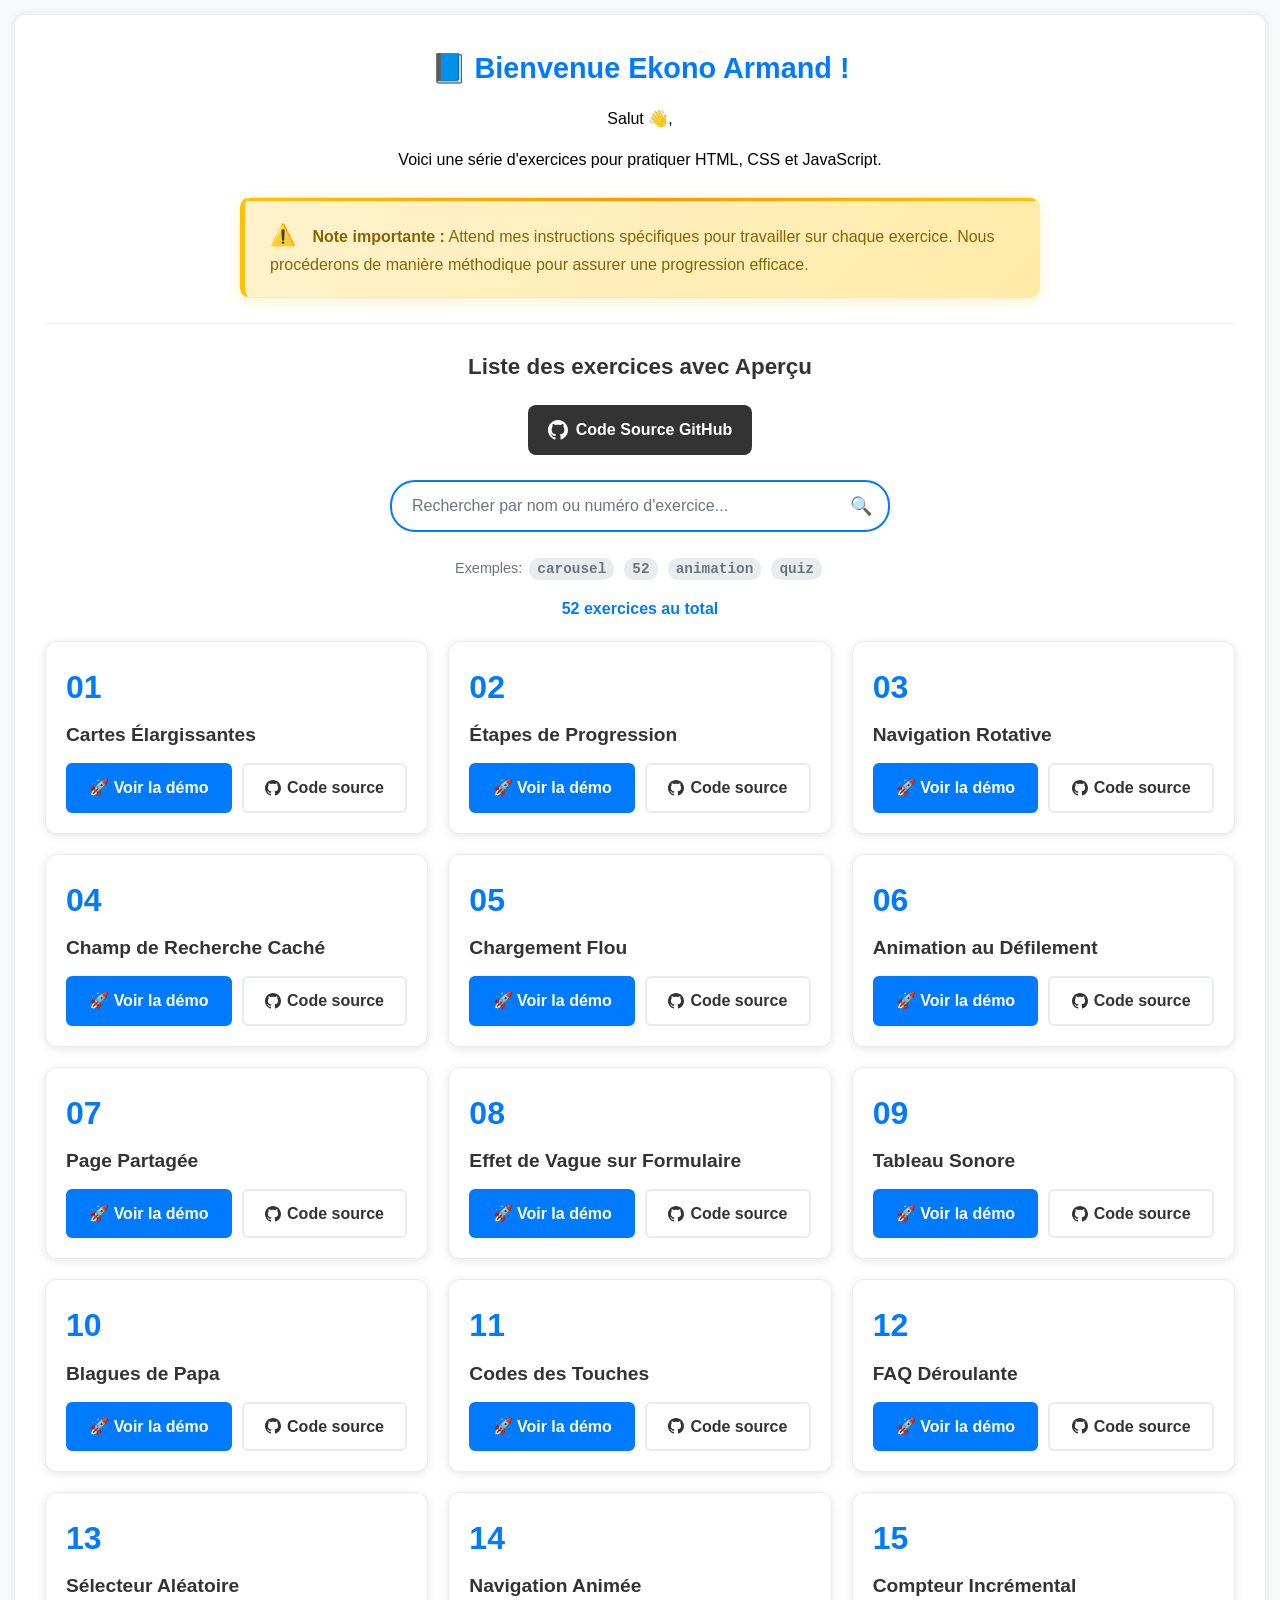
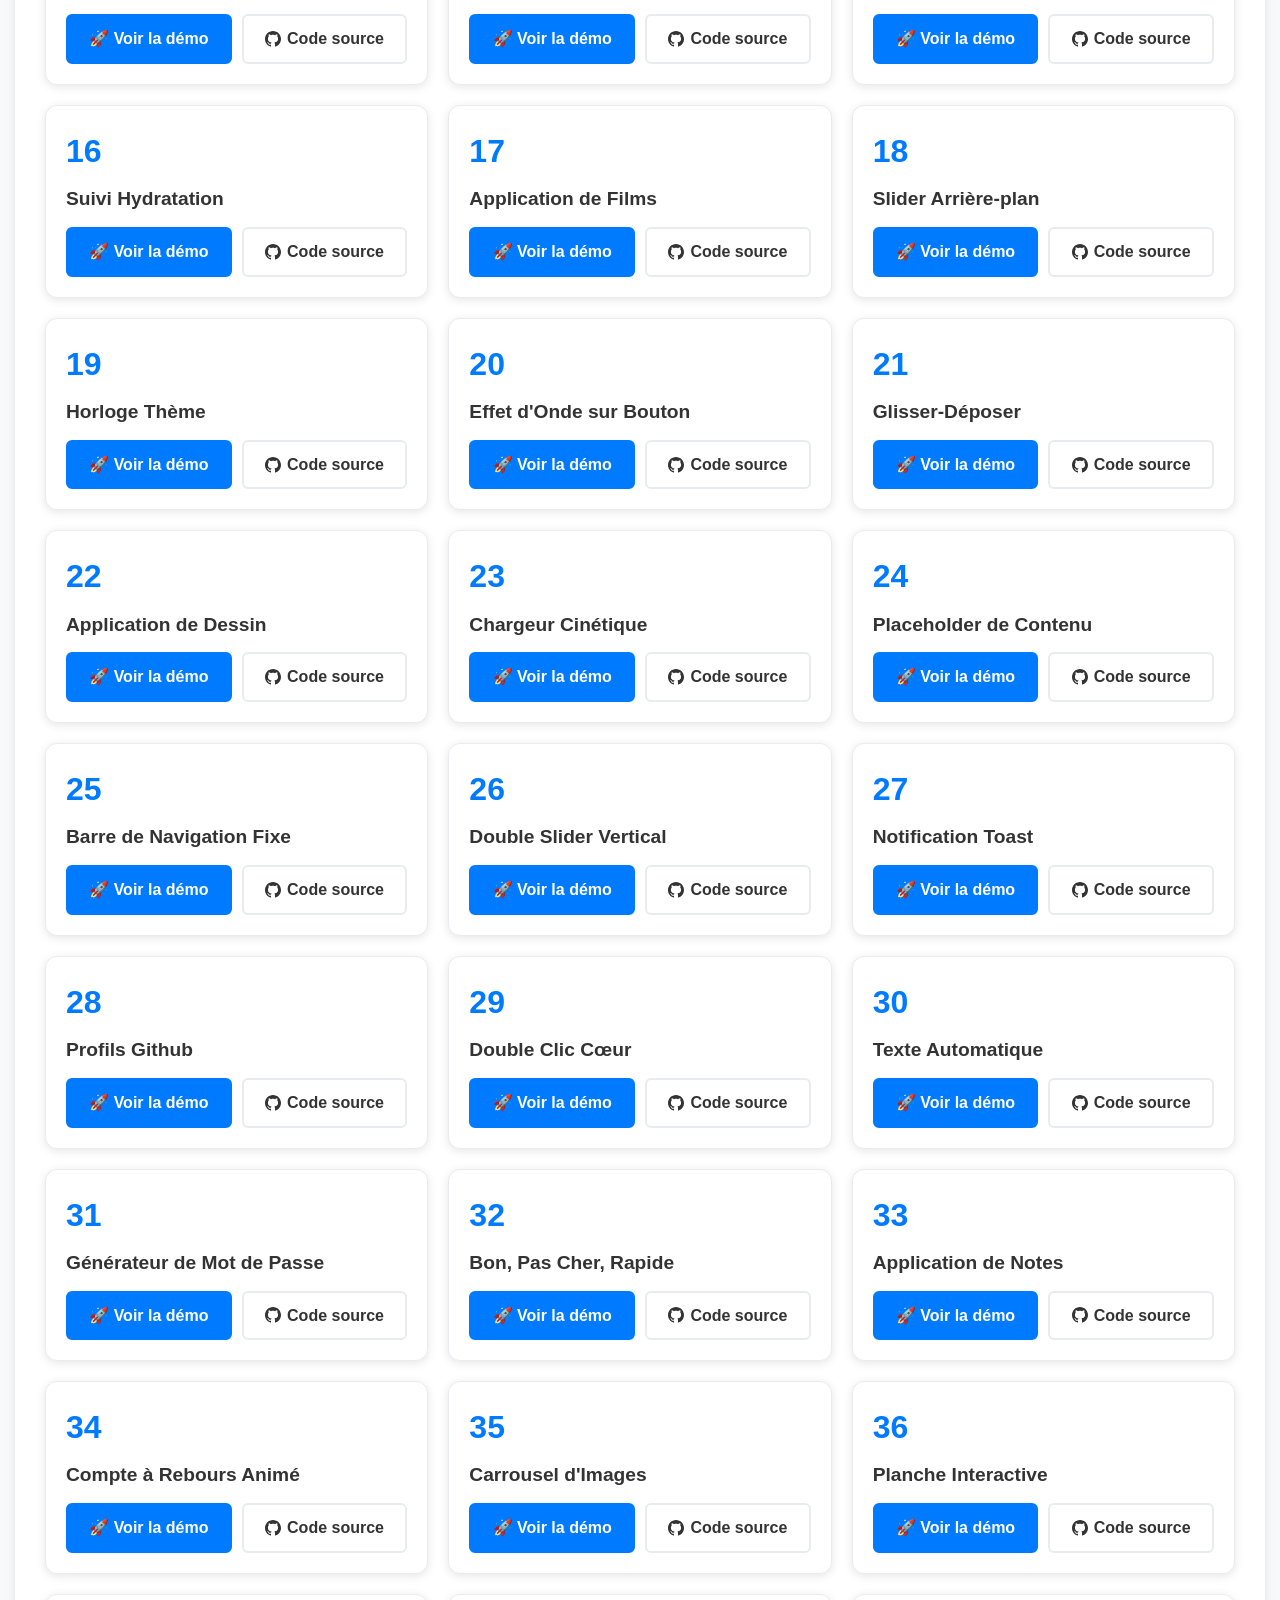
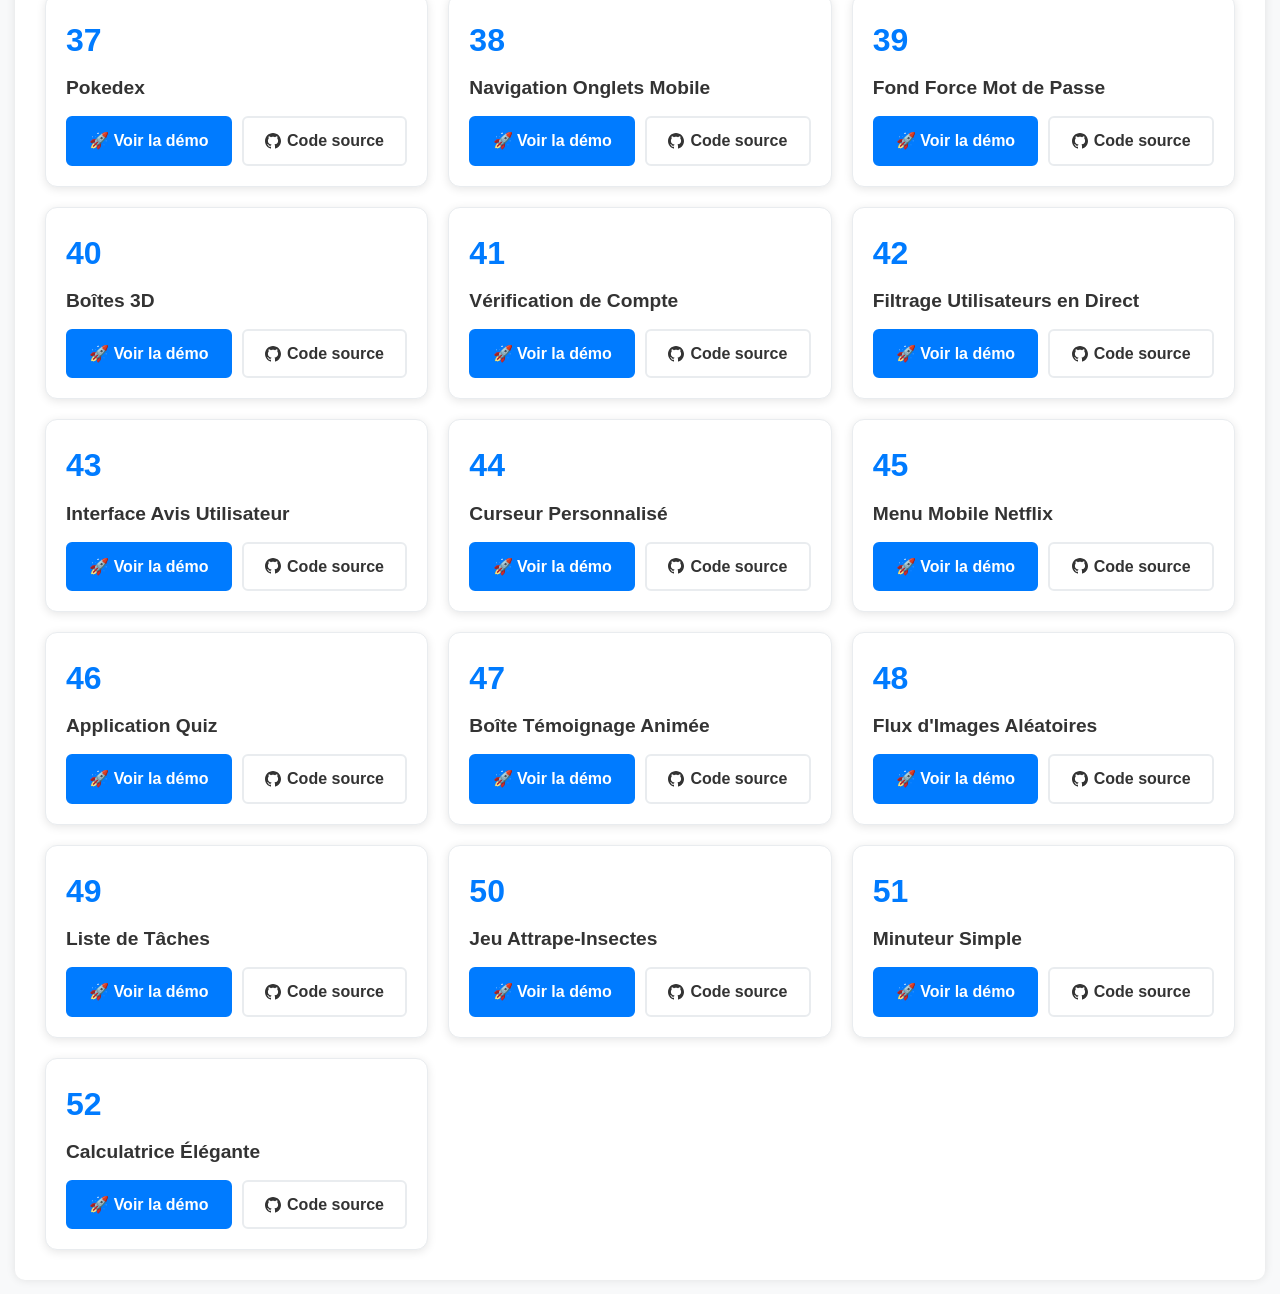
==== commit 2aec610a: "Add calculator links to README and global index" ====
--- a/index.html
+++ b/index.html
@@ -3,7 +3,7 @@
 <head>
   <meta charset="UTF-8">
   <meta name="viewport" content="width=device-width, initial-scale=1.0">
-  <title>50 Projets HTML CSS JavaScript En 50 Jours !</title>
+  <title>52 Projets HTML CSS JavaScript En 50 Jours !</title>
   <style>
     * {
       box-sizing: border-box;
@@ -608,7 +608,7 @@
     </div>
     
     <div class="search-tips">
-      Exemples: <span class="tip">carousel</span> <span class="tip">50</span> <span class="tip">animation</span> <span class="tip">quiz</span>
+      Exemples: <span class="tip">carousel</span> <span class="tip">52</span> <span class="tip">animation</span> <span class="tip">quiz</span>
     </div>
     
     <div class="results-info" id="resultsInfo"></div>
@@ -650,11 +650,11 @@
       { fr: "Cartes Élargissantes", en: "Expanding Cards" },
       { fr: "Étapes de Progression", en: "Progress Steps" },
       { fr: "Navigation Rotative", en: "Rotating Nav Animation" },
-      { fr: "Champ de Recherche Caché", en: "Hidden Search Widget" },
+      { fr: "Champ de Recherche Caché", en: "Hidden Search" },
       { fr: "Chargement Flou", en: "Blurry Loading" },
       { fr: "Animation au Défilement", en: "Scroll Animation" },
       { fr: "Page Partagée", en: "Split Landing Page" },
-      { fr: "Effet de Vague sur Formulaire", en: "Form Wave" },
+      { fr: "Effet de Vague sur Formulaire", en: "Form Input Wave" },
       { fr: "Tableau Sonore", en: "Sound Board" },
       { fr: "Blagues de Papa", en: "Dad Jokes" },
       { fr: "Codes des Touches", en: "Event Keycodes" },
@@ -697,7 +697,8 @@
       { fr: "Flux d'Images Aléatoires", en: "Random Image Feed" },
       { fr: "Liste de Tâches", en: "Todo List" },
       { fr: "Jeu Attrape-Insectes", en: "Insect Catch Game" },
-      { fr: "Minuteur Simple", en: "Simple Timer" }
+      { fr: "Minuteur Simple", en: "Simple Timer" },
+      { fr: "Calculatrice Élégante", en: "Elegant Calculator" }
     ];
 
     const grid = document.getElementById("projectsGrid");
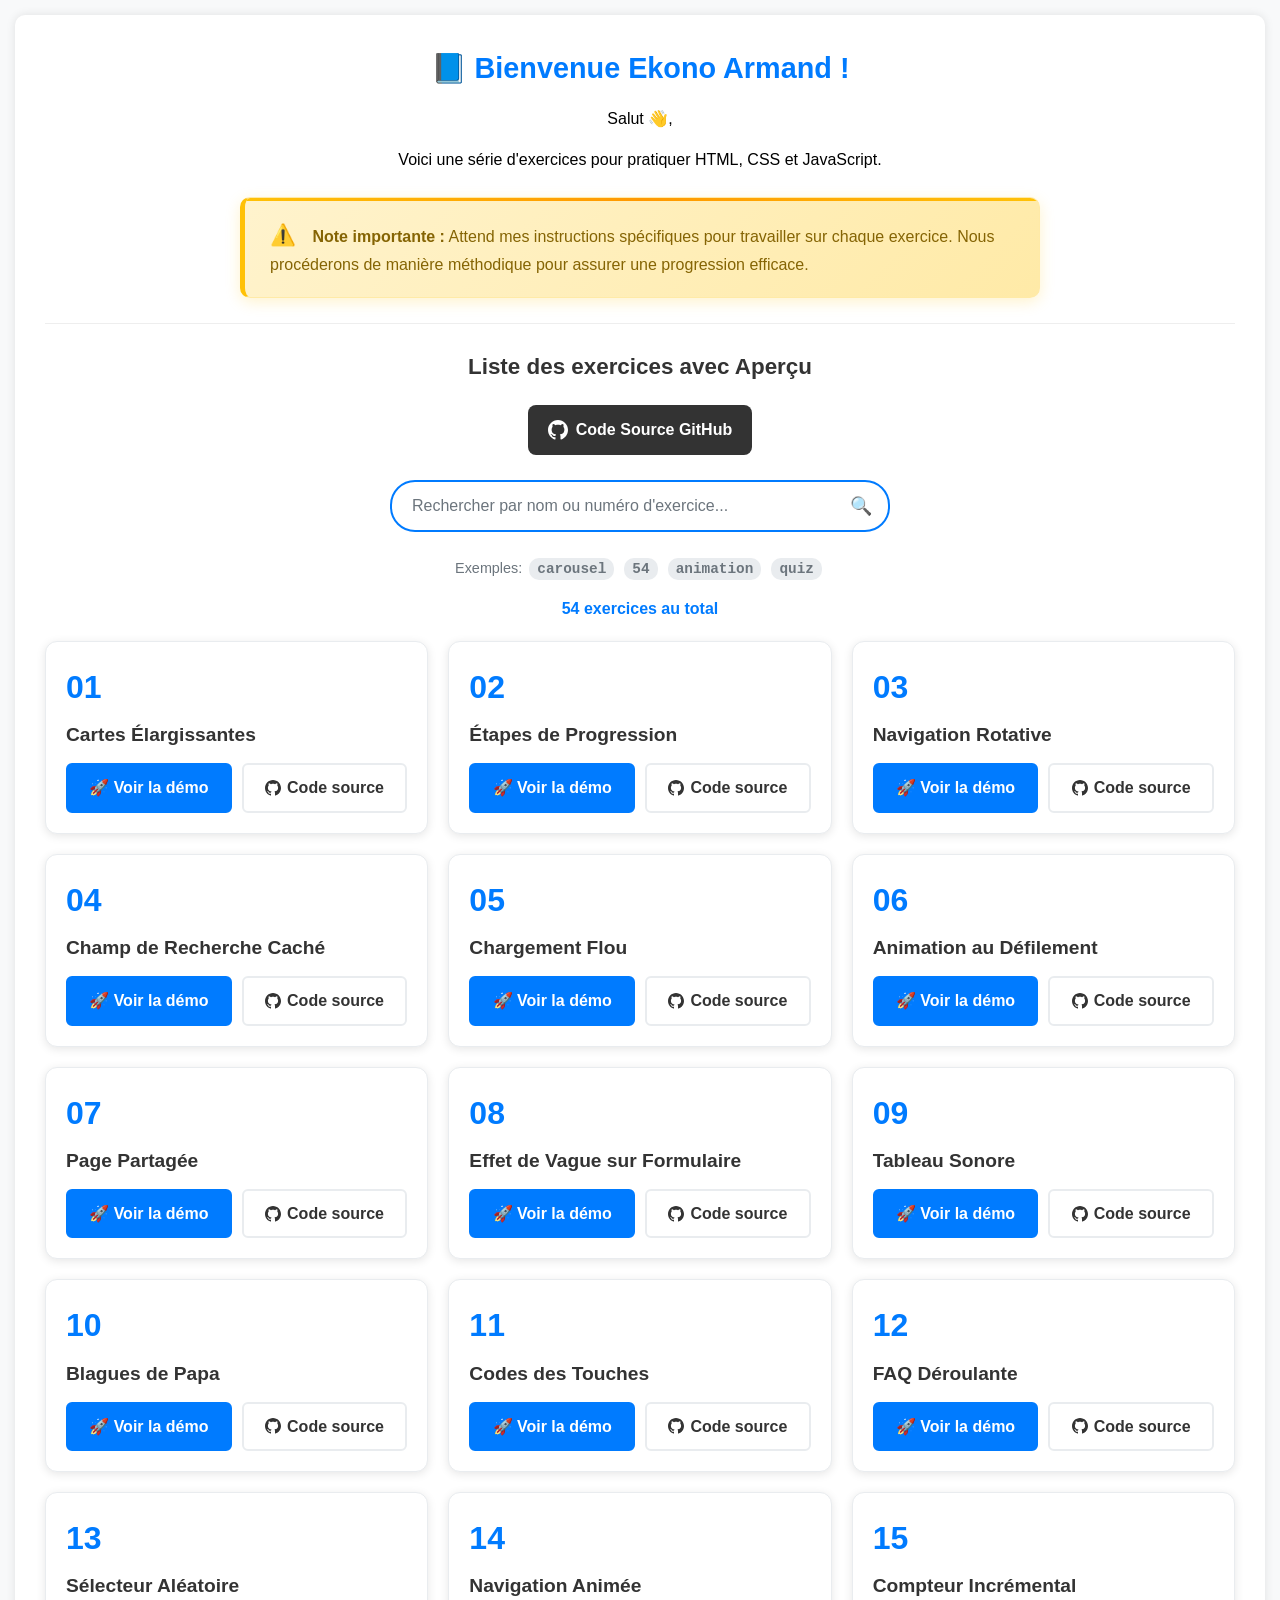
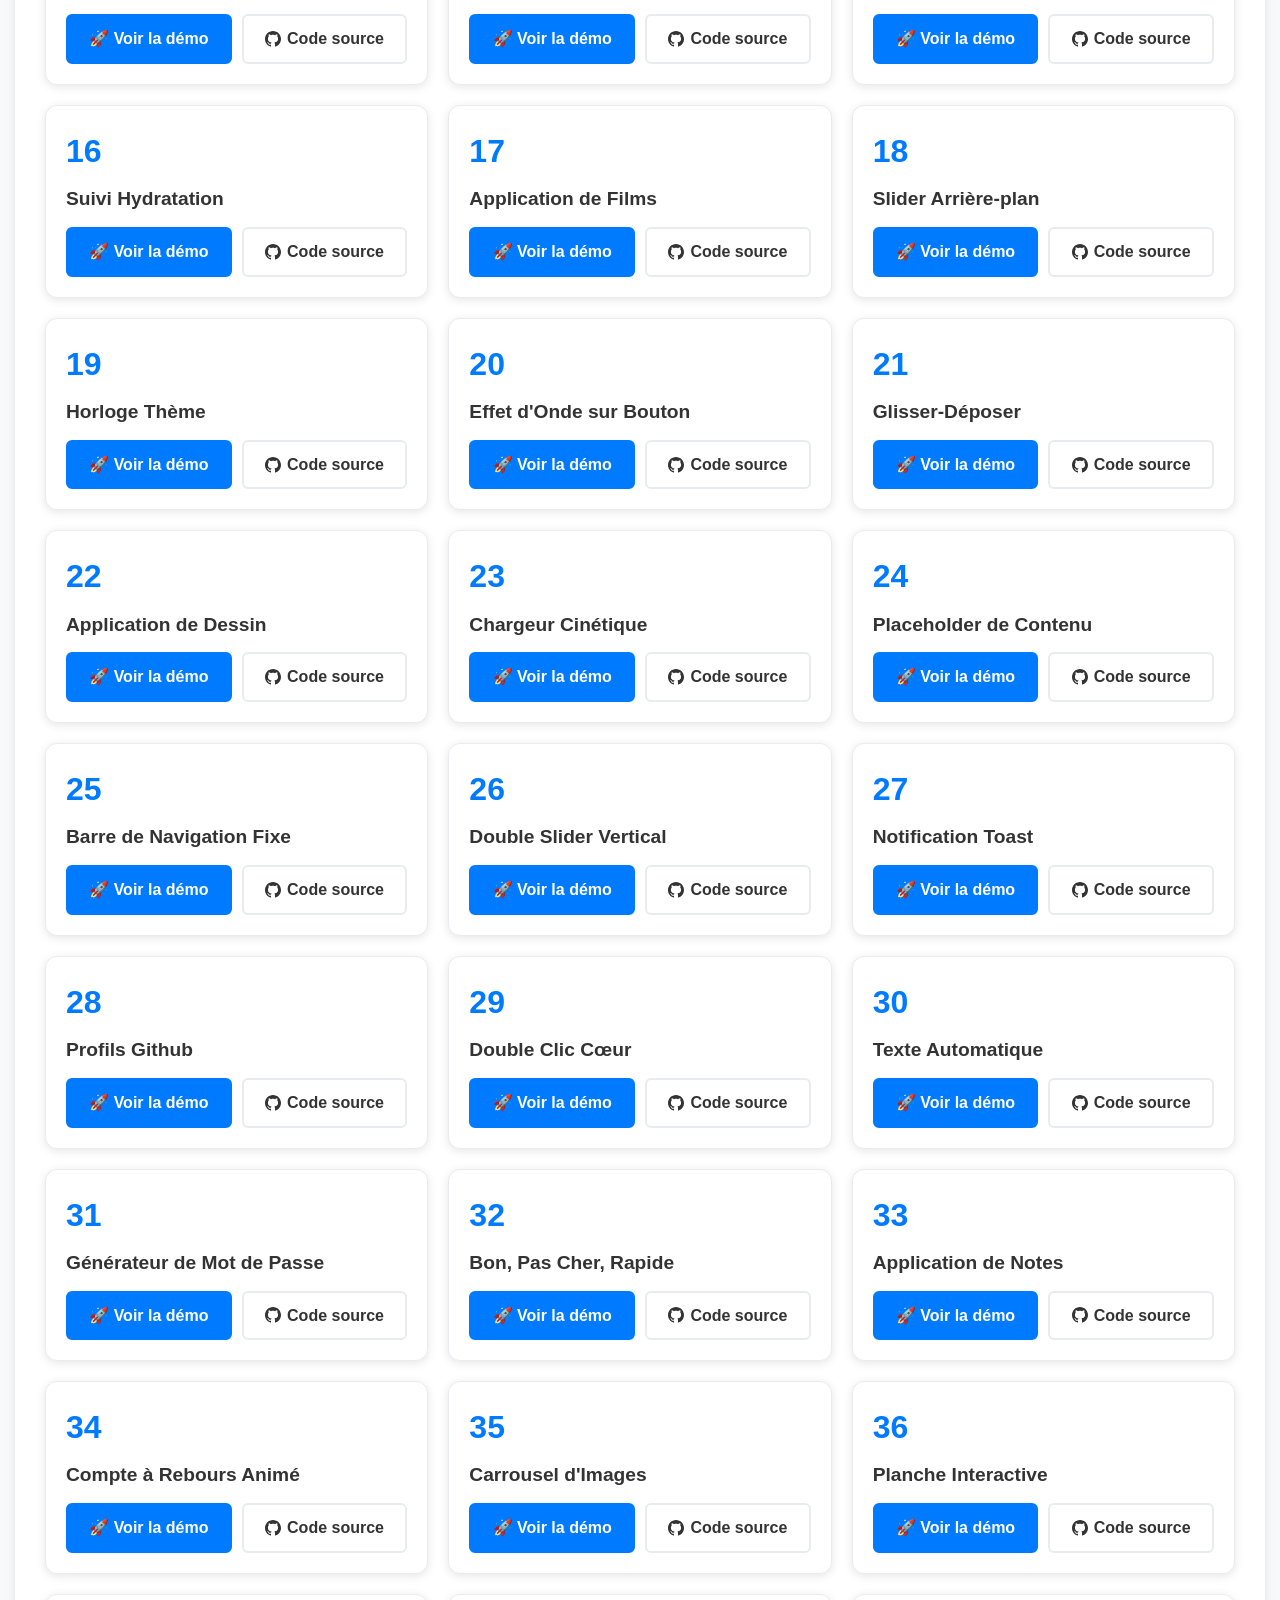
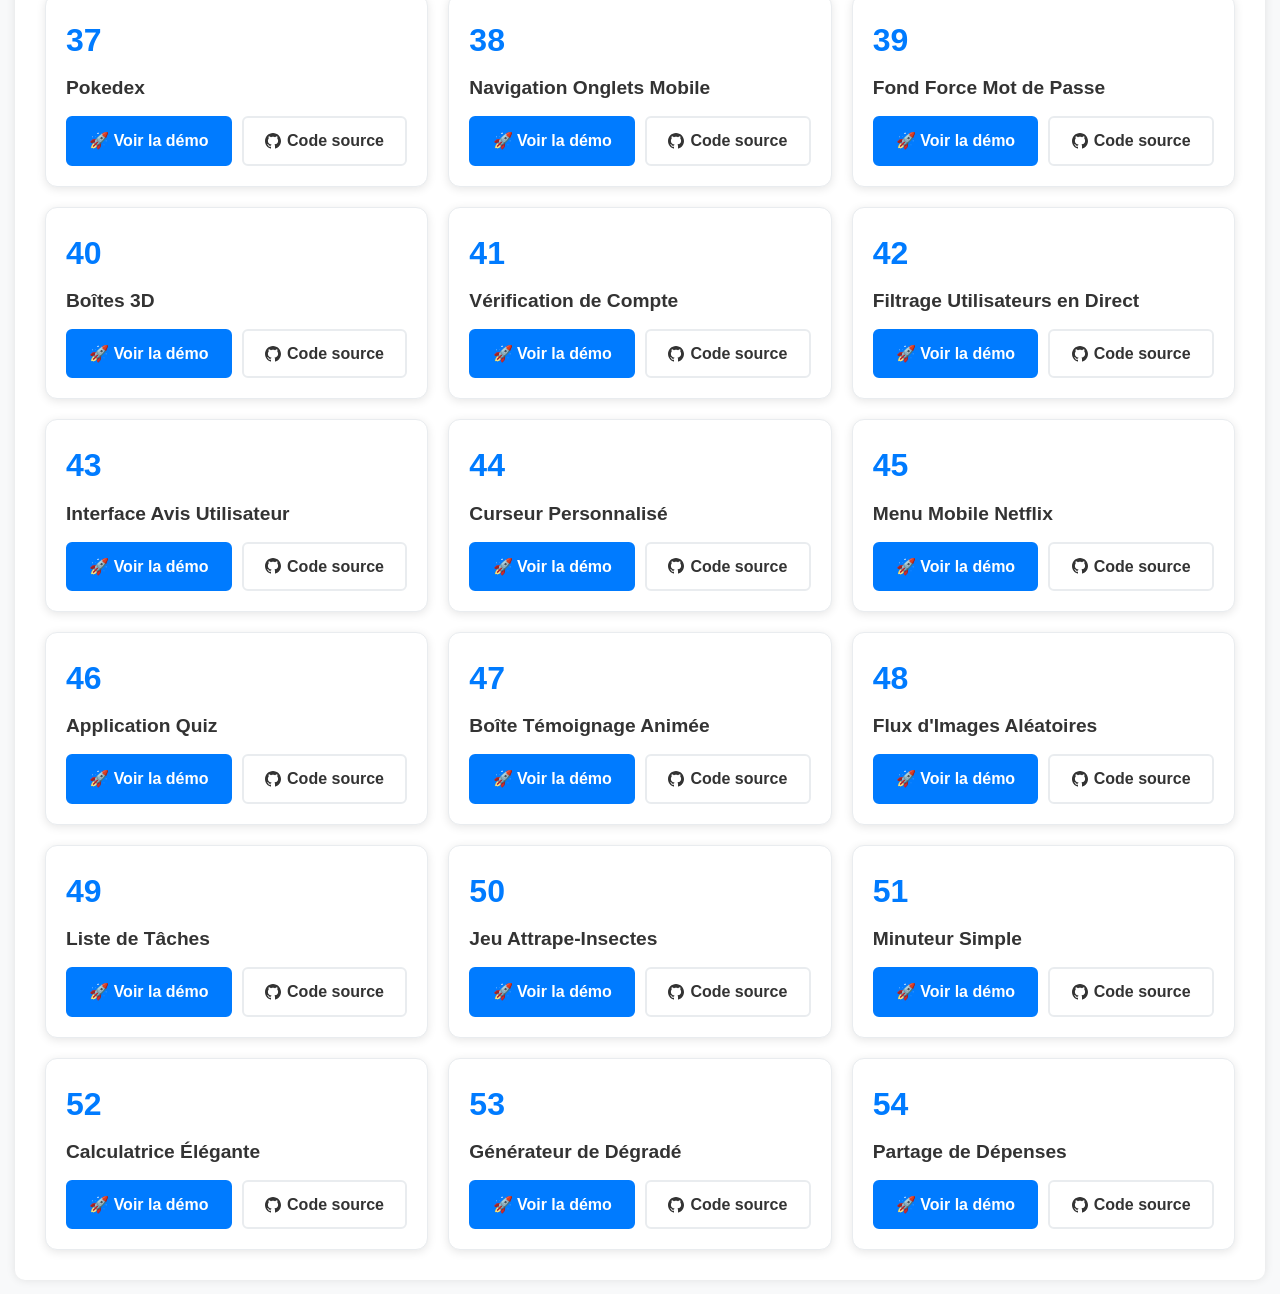
==== commit 9dd9afa2: "Add gradient generator and expense splitter exercises" ====
--- a/index.html
+++ b/index.html
@@ -3,7 +3,7 @@
 <head>
   <meta charset="UTF-8">
   <meta name="viewport" content="width=device-width, initial-scale=1.0">
-  <title>52 Projets HTML CSS JavaScript En 50 Jours !</title>
+  <title>54 Projets HTML CSS JavaScript En 50 Jours !</title>
   <style>
     * {
       box-sizing: border-box;
@@ -608,7 +608,7 @@
     </div>
     
     <div class="search-tips">
-      Exemples: <span class="tip">carousel</span> <span class="tip">52</span> <span class="tip">animation</span> <span class="tip">quiz</span>
+      Exemples: <span class="tip">carousel</span> <span class="tip">54</span> <span class="tip">animation</span> <span class="tip">quiz</span>
     </div>
     
     <div class="results-info" id="resultsInfo"></div>
@@ -698,7 +698,9 @@
       { fr: "Liste de Tâches", en: "Todo List" },
       { fr: "Jeu Attrape-Insectes", en: "Insect Catch Game" },
       { fr: "Minuteur Simple", en: "Simple Timer" },
-      { fr: "Calculatrice Élégante", en: "Elegant Calculator" }
+      { fr: "Calculatrice Élégante", en: "Elegant Calculator" },
+      { fr: "Générateur de Dégradé", en: "Gradient Generator" },
+      { fr: "Partage de Dépenses", en: "Expense Splitter" }
     ];
 
     const grid = document.getElementById("projectsGrid");
